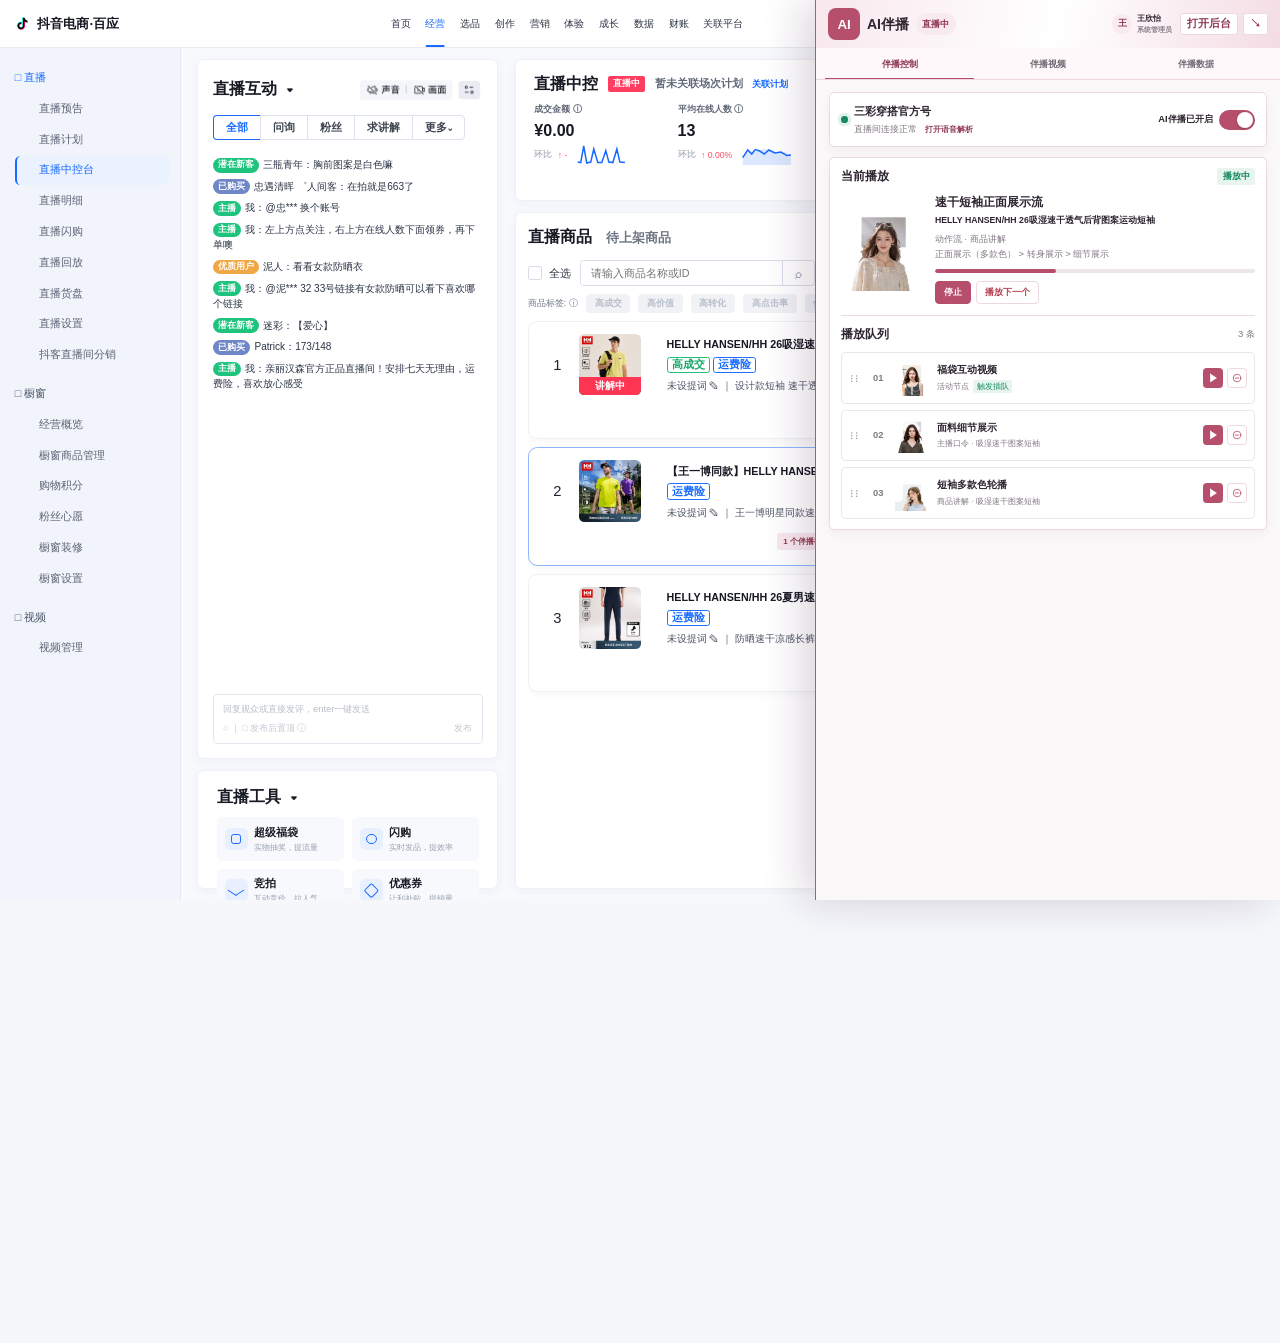
==== live-console/index.html @ 7ec0cd3a "Initial AI companion prototype" ====
<!doctype html>
<html lang="zh-CN">
<head>
  <meta charset="UTF-8" />
  <meta name="viewport" content="width=device-width, initial-scale=1.0" />
  <title>AI伴播直播中控台插件 Demo</title>
  <link rel="icon" href="data:," />
  <link rel="stylesheet" href="ai-banbo-plugin.css" />
  <style>
    :root {
      --demo-scale: .67;
      --blue: #1769ff;
      --blue-weak: #edf4ff;
      --pink: #9255DE;
      --pink-weak: #F3ECFF;
      --text: #171923;
      --muted: #7b8190;
      --line: #e8ebf1;
      --bg: #f5f7fb;
      --card: #fff;
      --green: #15b976;
      --orange: #ff8a1f;
      --red: #ef3f55;
      --shadow: 0 12px 32px rgba(20, 34, 66, .10);
    }

    * { box-sizing: border-box; }
    html {
      width: 100%;
      height: 100%;
      overflow: hidden;
    }

    body {
      margin: 0;
      width: calc(100vw / var(--demo-scale));
      height: calc(100vh / var(--demo-scale));
      background: var(--bg);
      color: var(--text);
      font-family: -apple-system, BlinkMacSystemFont, "Segoe UI", "PingFang SC",
        "Hiragino Sans GB", "Microsoft YaHei", Arial, sans-serif;
      letter-spacing: 0;
      overflow: hidden;
      zoom: var(--demo-scale);
    }

    button, input, select {
      font: inherit;
    }

    button {
      border: 0;
      cursor: pointer;
      background: transparent;
      color: inherit;
    }

    .app {
      width: calc(100vw / var(--demo-scale));
      height: calc(100vh / var(--demo-scale));
      display: grid;
      grid-template-rows: 72px 1fr;
      background: #f7f9fd;
    }

    .topbar {
      height: 72px;
      background: #fff;
      border-bottom: 1px solid var(--line);
      display: grid;
      grid-template-columns: 250px 1fr auto;
      align-items: center;
      padding: 0 28px;
      gap: 20px;
    }

    .brand {
      display: flex;
      align-items: center;
      gap: 10px;
      font-size: 20px;
      font-weight: 700;
      white-space: nowrap;
    }

    .douyin {
      width: 28px;
      height: 28px;
      object-fit: contain;
      display: block;
    }

    .topnav {
      display: flex;
      align-items: center;
      justify-content: center;
      gap: 32px;
      font-size: 15px;
      font-weight: 500;
      color: #2d3444;
    }

    .topnav span {
      position: relative;
      white-space: nowrap;
    }

    .topnav .active {
      color: var(--blue);
    }

    .topnav .active::after {
      content: "";
      position: absolute;
      left: 50%;
      bottom: -24px;
      width: 28px;
      height: 3px;
      border-radius: 999px;
      background: var(--blue);
      transform: translateX(-50%);
    }

    .top-actions {
      display: flex;
      align-items: center;
      gap: 18px;
      font-size: 14px;
      color: #303647;
    }

    .top-actions-img {
      width: 240px;
      height: auto;
      display: block;
    }

    .icon-wrap {
      position: relative;
      width: 28px;
      height: 28px;
      display: grid;
      place-items: center;
      font-size: 20px;
    }

    .badge {
      position: absolute;
      right: -6px;
      top: -8px;
      min-width: 18px;
      height: 18px;
      padding: 0 5px;
      border-radius: 999px;
      background: #f43f5e;
      color: #fff;
      display: grid;
      place-items: center;
      font-size: 12px;
      font-weight: 700;
    }

    .account {
      display: flex;
      align-items: center;
      gap: 10px;
      min-width: 210px;
    }

    .avatar {
      width: 34px;
      height: 34px;
      border-radius: 50%;
      background: #d61010;
      color: #fff;
      display: grid;
      place-items: center;
      font-weight: 800;
      font-size: 12px;
    }

    .account-name {
      max-width: 160px;
      overflow: hidden;
      text-overflow: ellipsis;
      white-space: nowrap;
      font-weight: 650;
    }

    .main {
      min-height: 0;
      display: grid;
      grid-template-columns: 248px 450px minmax(1100px, 1fr) 46px;
      gap: 24px;
      padding: 18px 20px 20px 28px;
      overflow: hidden;
    }

    .sidebar {
      background: #f1f5fb;
      border-right: 1px solid #e3e8f1;
      margin: -18px 0 -20px -28px;
      padding: 28px 16px 20px 28px;
      overflow: hidden;
      scrollbar-width: none;
    }

    .sidebar::-webkit-scrollbar {
      display: none;
    }

    .side-group {
      margin-bottom: 26px;
    }

    .side-title {
      color: var(--blue);
      font-weight: 400;
      margin: 6px 0 14px;
      display: flex;
      align-items: center;
      gap: 8px;
    }

    .side-item {
      height: 43px;
      display: flex;
      align-items: center;
      padding-left: 36px;
      color: #5b6272;
      border-radius: 8px;
      font-weight: 400;
      margin: 3px 0;
    }

    .side-item.active {
      color: var(--blue);
      background: #eaf2ff;
      border-left: 3px solid var(--blue);
      padding-left: 33px;
    }

    .interaction {
      display: grid;
      grid-template-rows: minmax(0, 1fr) 178px;
      gap: 16px;
      min-height: 0;
    }

    .panel {
      background: #fff;
      border: 1px solid #edf0f5;
      border-radius: 10px;
      box-shadow: 0 4px 18px rgba(30, 47, 80, .04);
    }

    .chat-card {
      display: grid;
      grid-template-rows: auto auto 1fr auto;
      min-height: 0;
      padding: 28px 28px 26px;
    }

    .section-title {
      font-size: 24px;
      font-weight: 800;
      display: flex;
      align-items: center;
      justify-content: space-between;
      margin: 0 0 18px;
    }

    .section-title > span {
      display: inline-flex;
      align-items: center;
    }

    .title-tools {
      display: flex;
      gap: 10px;
    }

    .title-tools-img {
      width: 186px;
      height: 40px;
      object-fit: contain;
      display: block;
    }

    .collapse-arrow {
      width: 24px;
      height: 17px;
      object-fit: contain;
      margin-left: 8px;
      vertical-align: 0;
    }

    .small-tool {
      height: 34px;
      min-width: 48px;
      border-radius: 6px;
      background: #f4f6fa;
      color: #4f5869;
      display: inline-flex;
      align-items: center;
      justify-content: center;
      gap: 4px;
      font-size: 13px;
      font-weight: 650;
      padding: 0 10px;
    }

    .tabs-mini {
      display: flex;
      align-items: center;
      margin-bottom: 16px;
    }

    .tabs-mini button {
      height: 38px;
      border: 1px solid #dce2ec;
      border-right: 0;
      padding: 0 18px;
      color: #3d4350;
      background: #fff;
      font-weight: 650;
    }

    .tabs-mini button:first-child { border-radius: 6px 0 0 6px; }
    .tabs-mini button:last-child {
      border-radius: 0 6px 6px 0;
      border-right: 1px solid #dce2ec;
    }

    .tabs-mini .selected {
      color: var(--blue);
      border-color: var(--blue);
      background: #fff;
      position: relative;
      z-index: 1;
    }

    .chat-list {
      min-height: 0;
      overflow: auto;
      padding-right: 4px;
    }

    .chat-line {
      margin: 9px 0;
      line-height: 1.55;
      font-size: 15px;
      color: #2c3446;
    }

    .tag {
      display: inline-flex;
      align-items: center;
      height: 22px;
      padding: 0 8px;
      border-radius: 999px;
      margin-right: 6px;
      color: #fff;
      font-size: 13px;
      font-weight: 700;
      vertical-align: 1px;
    }

    .tag.green { background: #1ec47d; }
    .tag.blue { background: #7087c7; }
    .tag.orange { background: #f0a845; }

    .comment-box {
      height: 74px;
      border: 1px solid #e2e6ef;
      border-radius: 7px;
      color: #b8bdc9;
      padding: 12px 14px;
      font-size: 14px;
      display: grid;
      grid-template-rows: 1fr auto;
    }

    .comment-actions {
      display: flex;
      justify-content: space-between;
      align-items: center;
      color: #c2c7d2;
      font-size: 13px;
    }

    .tools-card {
      padding: 24px 28px;
      min-height: 0;
    }

    .tool-grid {
      display: grid;
      grid-template-columns: 1fr 1fr;
      gap: 12px;
    }

    .tool-tile {
      background: #f7f9fc;
      border-radius: 8px;
      padding: 12px;
      min-height: 58px;
      display: grid;
      grid-template-columns: 34px 1fr;
      align-items: center;
      gap: 10px;
    }

    .tool-icon {
      width: 34px;
      height: 34px;
      border-radius: 8px;
      background: #e8f0ff;
      color: var(--blue);
      display: grid;
      place-items: center;
      font-size: 18px;
    }

    .geo-icon {
      width: 16px;
      height: 16px;
      display: inline-block;
      background: transparent;
      border: 2px solid currentColor;
    }

    .geo-icon.square {
      border-radius: 4px;
    }

    .geo-icon.circle {
      border-radius: 50%;
    }

    .geo-icon.triangle {
      width: 0;
      height: 0;
      background: transparent;
      border: 0;
      position: relative;
    }

    .geo-icon.triangle::before {
      content: "";
      position: absolute;
      inset: -8px;
      width: 14px;
      height: 14px;
      border-left: 2px solid currentColor;
      border-bottom: 2px solid currentColor;
      transform: rotate(-45deg) skew(12deg, 12deg);
    }

    .geo-icon.diamond {
      transform: rotate(45deg);
      border-radius: 3px;
    }

    .tool-name {
      font-weight: 760;
      margin-bottom: 3px;
    }

    .tool-desc {
      color: #9aa2b2;
      font-size: 12px;
      white-space: nowrap;
    }

    .content {
      display: grid;
      grid-template-rows: 212px minmax(0, 1fr);
      gap: 16px;
      min-width: 0;
      min-height: 0;
    }

    .metrics {
      padding: 20px 28px;
      overflow: hidden;
    }

    .control-head {
      display: flex;
      align-items: center;
      gap: 14px;
      margin-bottom: 14px;
    }

    .live-chip {
      background: #ff3d61;
      color: #fff;
      height: 24px;
      border-radius: 3px;
      padding: 0 8px;
      display: inline-flex;
      align-items: center;
      font-size: 13px;
      font-weight: 700;
    }

    .plan-link {
      color: var(--blue);
      font-size: 14px;
      font-weight: 650;
    }

    .refresh-tabs {
      margin-left: auto;
      display: flex;
      align-items: center;
      gap: 8px;
      color: #747c8d;
      font-size: 13px;
    }

    .refresh-tabs .pill {
      height: 30px;
      padding: 0 13px;
      border-radius: 999px;
      display: inline-flex;
      align-items: center;
      color: #596273;
      background: #f4f6fa;
      font-weight: 650;
    }

    .refresh-tabs .pill.active {
      color: var(--blue);
      background: #ecf4ff;
    }

    .outline-pill {
      height: 32px;
      padding: 0 14px;
      border: 1px solid #9ab9ff;
      color: var(--blue);
      border-radius: 999px;
      display: inline-flex;
      align-items: center;
      gap: 6px;
      background: #fff;
      font-weight: 650;
    }

    .metric-row {
      display: grid;
      grid-template-columns: repeat(5, minmax(120px, 1fr));
      gap: 28px;
    }

    .metric-card {
      min-width: 0;
    }

    .metric-label {
      color: #5e6676;
      font-size: 13px;
      font-weight: 650;
      display: flex;
      align-items: center;
      gap: 4px;
      margin-bottom: 7px;
    }

    .metric-value {
      font-size: 24px;
      font-weight: 850;
      margin-bottom: 7px;
    }

    .metric-foot {
      display: flex;
      align-items: center;
      gap: 8px;
      color: #8d95a4;
      font-size: 13px;
      min-height: 32px;
    }

    .trend {
      width: 86px;
      height: 30px;
      flex: 0 0 auto;
    }

    .products {
      padding: 24px 28px 0;
      overflow: hidden;
      display: grid;
      grid-template-rows: auto auto auto minmax(0, 1fr);
      min-height: 0;
    }

    .product-top {
      display: flex;
      align-items: center;
      gap: 22px;
      margin-bottom: 18px;
    }

    .product-top h2 {
      margin: 0;
      font-size: 24px;
      font-weight: 800;
    }

    .product-top .sub {
      color: #6d7483;
      font-size: 20px;
      font-weight: 700;
    }

    .product-actions {
      margin-left: auto;
      display: flex;
      align-items: center;
      gap: 18px;
      color: #2d3444;
      font-size: 14px;
      font-weight: 650;
      white-space: nowrap;
    }

    .add-product {
      height: 38px;
      border-radius: 5px;
      color: #fff;
      background: var(--blue);
      padding: 0 18px;
      font-size: 16px;
      font-weight: 750;
    }

    .filters {
      display: grid;
      grid-template-columns: auto 350px 150px 1fr auto;
      align-items: center;
      gap: 14px;
      margin-bottom: 12px;
      color: #2d3444;
    }

    .checkbox {
      width: 22px;
      height: 22px;
      border: 1px solid #d8dde8;
      border-radius: 3px;
      display: inline-block;
      vertical-align: -5px;
      margin-right: 10px;
      background: #fff;
    }

    .search {
      height: 38px;
      border: 1px solid #d8dde8;
      border-radius: 5px;
      display: grid;
      grid-template-columns: 1fr 48px;
      background: #fff;
      overflow: hidden;
    }

    .search input {
      border: 0;
      padding: 0 14px;
      outline: 0;
      color: #7f8795;
    }

    .search button {
      border-left: 1px solid #d8dde8;
      color: #7d8493;
      font-size: 19px;
    }

    .filter-btn {
      height: 38px;
      border: 1px solid #d8dde8;
      border-radius: 5px;
      background: #fff;
      display: inline-flex;
      align-items: center;
      justify-content: center;
      gap: 10px;
      font-weight: 650;
    }

    .diagnosis {
      margin-left: auto;
      color: #a7adba;
      font-size: 14px;
      white-space: nowrap;
    }

    .label-row {
      display: flex;
      align-items: center;
      gap: 12px;
      color: #727b8b;
      font-size: 14px;
      margin-bottom: 12px;
      min-width: 0;
    }

    .soft-label {
      height: 28px;
      padding: 0 13px;
      border-radius: 6px;
      background: #f0f2f6;
      color: #b8bfca;
      display: inline-flex;
      align-items: center;
      font-weight: 700;
    }

    .product-list {
      overflow: auto;
      padding-right: 12px;
      padding-bottom: 18px;
    }

    .product-row {
      position: relative;
      display: grid;
      grid-template-columns: 48px 140px minmax(420px, 1fr) 116px 130px 150px 136px;
      gap: 18px;
      align-items: center;
      min-height: 152px;
      border-radius: 14px;
      background: #fff;
      border: 1px solid #edf1f7;
      box-shadow: 0 4px 14px rgba(22, 34, 62, .035);
      padding: 18px 22px;
      margin-bottom: 12px;
    }

    .product-row.active {
      border-color: #8cb7ff;
      background: #fff;
    }

    .product-row.highlight::after {
      content: none;
    }

    .index-cell {
      font-size: 22px;
      color: #1f2530;
      text-align: center;
    }

    .product-info {
      display: grid;
      grid-template-columns: 1fr;
      gap: 8px;
      min-width: 0;
    }

    .thumb {
      width: 102px;
      height: 102px;
      border-radius: 8px;
      background:
        linear-gradient(135deg, rgba(255,255,255,.10), rgba(255,255,255,0)),
        linear-gradient(140deg, #c9d7e8, #8ba0b9);
      position: relative;
      overflow: hidden;
    }

    .thumb img {
      width: 100%;
      height: 100%;
      object-fit: cover;
      display: block;
    }

    .thumb.has-image::before,
    .thumb.has-image::after {
      content: none;
    }

    .thumb::before {
      content: "";
      position: absolute;
      left: 38px;
      top: 18px;
      width: 28px;
      height: 34px;
      border-radius: 14px 14px 9px 9px;
      background: #25344c;
    }

    .thumb::after {
      content: "";
      position: absolute;
      left: 28px;
      top: 48px;
      width: 48px;
      height: 66px;
      border-radius: 8px 8px 12px 12px;
      background: var(--jacket, #3768a5);
    }

    .thumb .status {
      position: absolute;
      left: 0;
      right: 0;
      bottom: 0;
      height: 28px;
      display: grid;
      place-items: center;
      color: #fff;
      background: #ff3653;
      font-size: 15px;
      font-weight: 800;
      z-index: 1;
    }

    .p-title {
      font-size: 18px;
      font-weight: 800;
      white-space: nowrap;
      overflow: hidden;
      text-overflow: ellipsis;
      max-width: 100%;
      margin-bottom: 7px;
    }

    .product-meta {
      min-width: 0;
    }

    .ship {
      display: inline-flex;
      height: 24px;
      padding: 0 6px;
      align-items: center;
      border-radius: 4px;
      border: 1px solid #1f70ff;
      color: #1769ff;
      font-weight: 700;
      margin-bottom: 9px;
    }

    .subtitle {
      color: #4d5565;
      white-space: nowrap;
      overflow: hidden;
      text-overflow: ellipsis;
      font-size: 15px;
    }

    .id-chip {
      display: inline-flex;
      height: 24px;
      width: 26px;
      justify-content: center;
      align-items: center;
      background: #f0f2f7;
      border-radius: 4px;
      color: #8b93a2;
      font-weight: 800;
      margin-left: 4px;
    }

    .price {
      font-size: 22px;
      font-weight: 850;
      margin-bottom: 7px;
    }

    .subvalue {
      color: #8b93a3;
      font-size: 15px;
      font-weight: 650;
    }

    .hot-data {
      display: none;
      position: absolute;
      right: 16px;
      top: 12px;
      color: var(--pink);
      font-weight: 700;
      font-size: 16px;
    }

    .row-buttons {
      grid-column: 3 / -1;
      justify-self: end;
      display: flex;
      justify-content: flex-end;
      align-items: center;
      gap: 10px;
      flex-wrap: wrap;
      max-width: 100%;
      padding-right: 0;
    }

    .row-btn {
      height: 38px;
      padding: 0 15px;
      border-radius: 5px;
      border: 1px solid #dbe1eb;
      background: #fff;
      color: #252b37;
      font-weight: 700;
      white-space: nowrap;
    }

    .row-btn.pink {
      background: #ffd8ea;
      border-color: #ffd8ea;
      color: var(--pink);
      min-width: 116px;
    }

    .start-explain {
      display: none;
    }

    .start-explain.show {
      display: inline-flex;
      align-items: center;
      gap: 8px;
      justify-content: center;
    }

    .sound-bars {
      width: 18px;
      height: 18px;
      display: inline-flex;
      align-items: center;
      justify-content: center;
      gap: 2px;
    }

    .sound-bars i {
      display: block;
      width: 2px;
      border-radius: 4px;
      background: currentColor;
    }

    .sound-bars i:nth-child(1) { height: 10px; }
    .sound-bars i:nth-child(2) { height: 15px; }
    .sound-bars i:nth-child(3) { height: 8px; }
    .sound-bars i:nth-child(4) { height: 13px; }

    .start-explain.is-speaking {
      background: var(--pink);
      border-color: var(--pink);
      color: #fff;
    }

    .right-float-column {
      display: flex;
      flex-direction: column;
      align-items: center;
      gap: 16px;
      width: 46px;
      min-width: 46px;
    }

    .side-rail {
      width: 46px;
      height: auto;
      display: block;
      object-fit: contain;
    }

    .assistant-float {
      position: static;
      width: 46px;
      height: 112px;
      border-radius: 23px;
      background: linear-gradient(180deg, #B783F2, #9255DE);
      color: #fff;
      box-shadow: 0 12px 30px rgba(146, 85, 222, .34);
      z-index: 20;
      display: grid;
      grid-template-rows: 40px 1fr;
      justify-items: center;
      align-items: center;
      padding: 7px 0 10px;
    }

    .assistant-float .orb {
      width: 32px;
      height: 32px;
      border-radius: 50%;
      background: rgba(255,255,255,.22);
      display: grid;
      place-items: center;
      font-weight: 900;
      font-size: 13px;
    }

    .assistant-float .vertical {
      writing-mode: horizontal-tb;
      letter-spacing: 0;
      font-weight: 700;
      font-size: 13px;
      line-height: 1.15;
      text-align: center;
    }

    .phone-preview {
      position: fixed;
      right: 84px;
      bottom: 28px;
      width: 186px;
      height: 330px;
      border-radius: 24px;
      border: 8px solid #1d2532;
      background: linear-gradient(180deg, #182234, #0d1320);
      box-shadow: 0 18px 46px rgba(20, 35, 70, .22);
      z-index: 15;
      overflow: hidden;
      display: none;
    }

    .phone-preview.visible {
      display: block;
    }

    .phone-live {
      height: 100%;
      background:
        linear-gradient(180deg, rgba(255,255,255,.04), rgba(255,255,255,0)),
        linear-gradient(135deg, #4d607b, #162337 55%, #0c111e);
      position: relative;
      color: #fff;
      padding: 12px;
    }

    .phone-host {
      position: absolute;
      left: 58px;
      top: 54px;
      width: 68px;
      height: 160px;
      border-radius: 34px 34px 18px 18px;
      background: #222f46;
    }

    .phone-host::before {
      content: "";
      position: absolute;
      top: -26px;
      left: 18px;
      width: 32px;
      height: 32px;
      border-radius: 50%;
      background: #e7c49b;
    }

    .phone-top {
      font-size: 12px;
      font-weight: 700;
      display: flex;
      justify-content: space-between;
      opacity: .9;
    }

    .phone-bubbles {
      position: absolute;
      left: 10px;
      bottom: 78px;
      right: 10px;
      display: grid;
      gap: 6px;
      font-size: 11px;
    }

    .phone-bubbles span {
      width: max-content;
      max-width: 150px;
      padding: 5px 8px;
      border-radius: 999px;
      background: rgba(255,255,255,.16);
      backdrop-filter: blur(8px);
    }

    .phone-link {
      position: absolute;
      left: 10px;
      right: 10px;
      bottom: 16px;
      min-height: 54px;
      background: #fff;
      color: #1a202c;
      border-radius: 12px;
      display: grid;
      grid-template-columns: 44px 1fr auto;
      gap: 8px;
      align-items: center;
      padding: 7px;
      transform: translateY(82px);
      opacity: 0;
      transition: .32s ease;
    }

    .phone-link.show {
      transform: translateY(0);
      opacity: 1;
    }

    .phone-thumb {
      width: 44px;
      height: 44px;
      border-radius: 8px;
      background: #dde6f2 url("assets/product-1.png") center / cover no-repeat;
    }

    .phone-link-title {
      font-size: 11px;
      font-weight: 800;
      line-height: 1.25;
      max-height: 28px;
      overflow: hidden;
    }

    .phone-link-price {
      color: #f33055;
      font-size: 12px;
      font-weight: 850;
    }

    .buy-btn {
      height: 28px;
      border-radius: 999px;
      background: #ff2f55;
      color: #fff;
      padding: 0 9px;
      font-size: 12px;
      font-weight: 800;
    }

    .assistant-board {
      position: fixed;
      right: 0;
      top: 0;
      width: calc(465px / var(--demo-scale));
      height: calc(100vh / var(--demo-scale));
      min-height: 0;
      border: 0;
      border-left: 2px solid var(--pink);
      border-radius: 0;
      background: #fff;
      box-shadow: -18px 0 60px rgba(49, 16, 49, .18);
      z-index: 50;
      overflow: hidden;
      transform: translateX(105%);
      transition: transform .28s ease;
      display: grid;
      grid-template-rows: 72px 1fr;
    }

    .assistant-board.open {
      transform: translateX(0);
    }

    .board-header {
      background:
        radial-gradient(circle at 84% 0, rgba(255,255,255,.78), rgba(255,255,255,0) 44%),
        linear-gradient(100deg, #efe5ff, #f8f4ff 46%, #eadcff);
      display: grid;
      grid-template-columns: 1fr auto;
      align-items: center;
      gap: 12px;
      padding: 0 18px;
    }

    .plugin-logo {
      display: flex;
      align-items: center;
      gap: 10px;
      font-size: 21px;
      font-weight: 850;
      white-space: nowrap;
      min-width: 0;
    }

    .plugin-mark {
      width: 48px;
      height: 48px;
      border-radius: 50%;
      background: linear-gradient(135deg, #9255DE, #B783F2);
      display: grid;
      place-items: center;
      color: #fff;
      font-weight: 900;
      font-size: 20px;
    }

    .store-name {
      min-width: 0;
      color: #7b7484;
      font-size: 18px;
      overflow: hidden;
      text-overflow: ellipsis;
      white-space: nowrap;
    }

    .header-actions {
      display: flex;
      align-items: center;
      justify-content: flex-end;
      gap: 8px;
      color: #5b5160;
      font-weight: 650;
      min-width: 0;
    }

    .version {
      height: 32px;
      border-radius: 999px;
      background: #efe5ff;
      color: var(--pink);
      padding: 0 10px;
      display: inline-flex;
      align-items: center;
      gap: 6px;
      font-size: 14px;
      font-weight: 760;
      white-space: nowrap;
    }

    .version-update {
      color: var(--orange);
    }

    .user-chip {
      color: var(--pink);
      font-weight: 800;
      white-space: nowrap;
    }

    .header-btn {
      height: 32px;
      border-radius: 4px;
      background: #eadcff;
      padding: 0 9px;
      font-weight: 700;
      color: #4d3d4d;
      white-space: nowrap;
    }

    .board-body {
      display: grid;
      grid-template-rows: 42px 1fr;
      min-height: 0;
      background: #fff;
    }

    .board-tabs {
      display: flex;
      align-items: end;
      gap: 1px;
      padding: 0 12px;
      background: #f8f4ff;
      border-bottom: 1px solid #e4d7f7;
      overflow: hidden;
    }

    .board-tab {
      height: 38px;
      padding: 0 10px;
      min-width: 0;
      flex: 1 1 0;
      border-radius: 6px 6px 0 0;
      background: #efe6ff;
      color: #222733;
      font-size: 14px;
      font-weight: 760;
      white-space: nowrap;
    }

    .board-tab.active {
      color: var(--pink);
      background: #fff;
      box-shadow: 0 -3px 0 var(--pink) inset;
    }

    .tab-content {
      display: none;
      overflow: auto;
      padding: 22px 26px 26px;
      background: #fff;
    }

    .tab-content.active {
      display: block;
    }

    .board-section-title {
      margin: 0 0 22px;
      font-size: 24px;
      font-weight: 850;
      display: flex;
      align-items: center;
      gap: 8px;
    }

    .config-card {
      border-radius: 14px;
      background: #fff;
      border: 1px solid #f0edf1;
      box-shadow: 0 8px 22px rgba(27, 38, 66, .06);
      padding: 24px;
      margin-bottom: 18px;
    }

    .setting-row {
      display: flex;
      align-items: center;
      gap: 12px;
      margin: 12px 0;
      flex-wrap: wrap;
      color: #252b37;
      font-size: 18px;
      font-weight: 650;
    }

    .setting-row.compact {
      gap: 10px;
      font-size: 16px;
      font-weight: 400;
    }

    .setting-row.compact > span:first-child {
      font-size: 18px;
      font-weight: 650;
    }

    .setting-row.compact .freq-label,
    .setting-row.compact .unit-label {
      font-size: 16px;
      font-weight: 400;
      color: #252b37;
    }

    .muted {
      color: #a2a8b4;
      font-size: 15px;
      font-weight: 500;
    }

    .muted .pink-link {
      font-size: 15px;
      vertical-align: baseline;
    }

    .switch {
      width: 54px;
      height: 30px;
      border-radius: 999px;
      background: #d5d7de;
      position: relative;
      flex: 0 0 auto;
    }

    .switch::after {
      content: "";
      position: absolute;
      top: 3px;
      left: 3px;
      width: 24px;
      height: 24px;
      border-radius: 50%;
      background: #fff;
      box-shadow: 0 2px 5px rgba(0,0,0,.18);
      transition: left .2s ease;
    }

    .switch.on {
      background: var(--pink);
    }

    .switch.on::after {
      left: 27px;
    }

    .number-input {
      width: 86px;
      height: 44px;
      border: 1px solid #dce1ea;
      border-radius: 6px;
      padding: 0 16px;
      font-size: 18px;
      outline: 0;
      background: #fff;
    }

    .number-input:disabled {
      color: #7c8492;
      background: #f4f5f8;
      cursor: not-allowed;
    }

    .pink-link {
      color: var(--pink);
      font-weight: 800;
    }

    .grid-2 {
      display: grid;
      grid-template-columns: 1fr 1fr;
      gap: 16px;
    }

    .grid-3 {
      display: grid;
      grid-template-columns: repeat(3, 1fr);
      gap: 14px;
    }

    .status-card {
      background: #f8f9fc;
      border-radius: 12px;
      padding: 16px;
      border: 1px solid #eef1f6;
    }

    .status-label {
      color: #7a8292;
      font-size: 14px;
      margin-bottom: 8px;
    }

    .status-value {
      font-size: 24px;
      font-weight: 850;
    }

    .alert-list {
      display: grid;
      gap: 12px;
    }

    .strategy-panel {
      display: grid;
      gap: 18px;
    }

    .external-board-bar {
      min-height: 42px;
      border: 1px solid #eadff8;
      border-radius: 10px;
      background: #fbf8ff;
      display: flex;
      align-items: center;
      justify-content: space-between;
      gap: 12px;
      padding: 8px 12px;
    }

    .external-board-label {
      color: #656d7d;
      font-size: 14px;
      font-weight: 750;
    }

    .external-board-links {
      display: flex;
      align-items: center;
      gap: 8px;
      flex-wrap: wrap;
    }

    .external-board-link {
      height: 30px;
      border-radius: 7px;
      border: 1px solid rgba(146, 85, 222, .32);
      background: #fff;
      color: var(--pink);
      display: inline-flex;
      align-items: center;
      gap: 6px;
      padding: 0 10px;
      font-size: 14px;
      font-weight: 850;
      text-decoration: none;
      white-space: nowrap;
    }

    .external-board-icon {
      font-size: 14px;
      line-height: 1;
    }

    .strategy-categories {
      display: grid;
      grid-template-columns: repeat(3, 1fr);
      gap: 8px;
      margin-bottom: 14px;
      padding: 4px;
      border-radius: 10px;
      background: #f6f7fb;
      border: 1px solid #eceff5;
    }

    .strategy-category {
      height: 38px;
      border-radius: 7px;
      color: #667085;
      font-weight: 800;
      background: transparent;
    }

    .strategy-category.active {
      color: var(--pink);
      background: #fff;
      box-shadow: 0 2px 8px rgba(33, 40, 55, .08);
    }

    .strategy-fields {
      display: flex;
      gap: 8px;
      flex-wrap: wrap;
      margin: 0;
    }

    .metric-chip {
      height: 30px;
      padding: 0 10px;
      gap: 6px;
      border-radius: 999px;
      border: 1px solid #e4e8f0;
      background: #fff;
      color: #667085;
      font-weight: 700;
      font-size: 13px;
      display: inline-flex;
      align-items: center;
    }

    .metric-chip.active {
      color: var(--pink);
      border-color: #c7a5ef;
      background: var(--pink-weak);
    }

    .metric-dot {
      width: 8px;
      height: 8px;
      border-radius: 50%;
      display: inline-block;
      flex: 0 0 auto;
    }

    .strategy-chart {
      height: 250px;
      border-radius: 12px;
      background: linear-gradient(135deg, #252d44, #343a56);
      position: relative;
      overflow: hidden;
      padding: 18px;
      color: #aeb8d0;
    }

    .chart-title {
      position: absolute;
      left: 18px;
      top: 14px;
      font-size: 13px;
      font-weight: 800;
      color: #aeb8d0;
      z-index: 1;
    }

    .chart-title.right {
      left: auto;
      right: 18px;
    }

    .strategy-chart svg {
      width: 100%;
      height: 100%;
      display: block;
    }

    .chart-controls {
      display: flex;
      align-items: center;
      justify-content: flex-start;
      gap: 12px;
      margin-top: 12px;
      flex-wrap: wrap;
    }

    .alert-card {
      border: 1px solid #eef0f5;
      border-left: 5px solid var(--orange);
      border-radius: 12px;
      padding: 16px 18px;
      background: #fff;
    }

    .alert-card.high {
      border-left-color: var(--red);
      background: #fffafa;
    }

    .alert-card.blue {
      border-left-color: var(--blue);
    }

    .alert-head {
      display: flex;
      justify-content: space-between;
      align-items: center;
      margin-bottom: 8px;
      font-weight: 850;
      font-size: 17px;
    }

    .level {
      height: 24px;
      padding: 0 8px;
      border-radius: 999px;
      background: #fff0e3;
      color: #dd6b00;
      display: inline-flex;
      align-items: center;
      font-size: 13px;
      font-weight: 800;
    }

    .level.high {
      background: #ffe7ea;
      color: #e11d48;
    }

    .alert-text {
      color: #5d6574;
      line-height: 1.58;
      margin-bottom: 12px;
    }

    .strategy-notices {
      display: grid;
      gap: 10px;
    }

    .strategy-notice {
      border: 1px solid #eef0f5;
      border-radius: 12px;
      background: #fff;
      padding: 14px 16px;
    }

    .notice-head {
      display: grid;
      grid-template-columns: auto 1fr auto;
      align-items: center;
      gap: 10px;
      margin-bottom: 8px;
    }

    .notice-time {
      color: #8b93a3;
      font-size: 13px;
      font-weight: 800;
      justify-self: end;
    }

    .notice-title {
      font-weight: 850;
      color: #202631;
    }

    .notice-tag {
      width: 9px;
      height: 9px;
      border-radius: 50%;
      display: inline-flex;
      align-items: center;
      flex: 0 0 auto;
      font-size: 0;
      line-height: 0;
      color: transparent;
    }

    .notice-tag.red { background: var(--red); }
    .notice-tag.orange { background: var(--orange); }
    .notice-tag.blue { background: var(--orange); }
    .notice-tag.green { background: var(--green); }

    .notice-body {
      color: #5d6574;
      line-height: 1.58;
      font-size: 14px;
      white-space: normal;
    }

    .strategy-popup-stack {
      position: fixed;
      right: calc(16px / var(--demo-scale));
      top: calc(16px / var(--demo-scale));
      width: calc(240px / var(--demo-scale));
      max-height: calc(100vh / var(--demo-scale) - 32px);
      display: grid;
      gap: 12px;
      overflow-y: auto;
      padding: 0 10px 10px 0;
      z-index: 44;
      pointer-events: none;
      opacity: 1;
      transform: translateX(0);
      transition: opacity .22s ease, transform .22s ease;
    }

    .strategy-popup-stack.is-hidden {
      opacity: 0;
      transform: translateX(18px);
      pointer-events: none;
    }

    .strategy-popup-stack::-webkit-scrollbar {
      width: 6px;
    }

    .strategy-popup-stack::-webkit-scrollbar-thumb {
      border-radius: 999px;
      background: rgba(139, 147, 163, .38);
    }

    .strategy-popup {
      position: relative;
      border: 1px solid #eadff8;
      border-radius: 12px;
      background: #fbf8ff;
      box-shadow: 0 14px 34px rgba(22, 29, 49, .16);
      padding: 16px 42px 16px 16px;
      pointer-events: auto;
    }

    .strategy-popup .notice-head {
      grid-template-columns: auto 1fr auto;
      margin-bottom: 8px;
    }

    .strategy-popup .notice-title {
      font-size: 16px;
      line-height: 1.35;
    }

    .strategy-popup .notice-time {
      font-size: 14px;
    }

    .strategy-popup-dot {
      width: 9px;
      height: 9px;
      border-radius: 50%;
      display: inline-block;
      box-shadow: 0 0 0 3px #fff;
    }

    .strategy-popup-dot.red { background: var(--red); }
    .strategy-popup-dot.orange { background: var(--orange); }
    .strategy-popup-dot.blue { background: var(--orange); }
    .strategy-popup-dot.green { background: var(--green); }

    .strategy-popup .notice-body {
      font-size: 15px;
      line-height: 1.62;
      color: #50586a;
    }

    .strategy-popup-close {
      position: absolute;
      right: 12px;
      top: 12px;
      width: 24px;
      height: 24px;
      border-radius: 6px;
      color: #747b8d;
      display: grid;
      place-items: center;
      font-size: 18px;
      line-height: 1;
    }

    .strategy-popup-close:hover {
      background: #f4f1fb;
      color: var(--pink);
    }

    .voice-parser-window {
      position: fixed;
      right: calc(16px / var(--demo-scale));
      top: calc(16px / var(--demo-scale));
      width: calc(240px / var(--demo-scale));
      height: calc(430px / var(--demo-scale));
      min-width: calc(240px / var(--demo-scale));
      min-height: calc(260px / var(--demo-scale));
      max-width: calc(720px / var(--demo-scale));
      max-height: calc(90vh / var(--demo-scale));
      border: 1px solid rgba(255, 255, 255, .16);
      border-radius: 12px;
      background: rgba(22, 24, 31, .68);
      color: #edf0f7;
      box-shadow: 0 22px 54px rgba(0, 0, 0, .26);
      backdrop-filter: blur(12px);
      overflow: auto;
      resize: both;
      z-index: 70;
      display: none;
    }

    .voice-parser-window.open {
      display: grid;
      grid-template-rows: auto 1fr;
    }

    .voice-parser-window.collapsed {
      height: auto !important;
      min-height: 0;
      resize: none;
      overflow: hidden;
    }

    .voice-parser-window.collapsed .voice-parser-body {
      display: none;
    }

    .voice-parser-head {
      min-height: 44px;
      padding: 10px 12px;
      display: flex;
      align-items: center;
      justify-content: space-between;
      gap: 10px;
      cursor: move;
      user-select: none;
      border-bottom: 1px solid rgba(255, 255, 255, .12);
      background: rgba(0, 0, 0, .22);
    }

    .voice-parser-title {
      display: flex;
      align-items: center;
      gap: 8px;
      min-width: 0;
      font-size: 16px;
      font-weight: 850;
    }

    .voice-parser-actions {
      display: flex;
      align-items: center;
      gap: 4px;
      flex: 0 0 auto;
    }

    .voice-live-dot {
      width: 8px;
      height: 8px;
      border-radius: 50%;
      background: #24d681;
      box-shadow: 0 0 0 4px rgba(36, 214, 129, .14);
      flex: 0 0 auto;
    }

    .voice-parser-toggle,
    .voice-parser-close {
      width: 26px;
      height: 26px;
      border-radius: 6px;
      display: grid;
      place-items: center;
      color: rgba(255, 255, 255, .76);
      font-size: 20px;
      line-height: 1;
      flex: 0 0 auto;
    }

    .voice-parser-toggle:hover,
    .voice-parser-close:hover {
      background: rgba(255, 255, 255, .12);
      color: #fff;
    }

    .voice-parser-window::-webkit-scrollbar,
    .voice-parser-body::-webkit-scrollbar {
      width: 4px;
      height: 4px;
    }

    .voice-parser-window::-webkit-scrollbar-thumb,
    .voice-parser-body::-webkit-scrollbar-thumb {
      border-radius: 999px;
      background: rgba(255, 255, 255, .22);
    }

    .voice-parser-body {
      min-height: 0;
      padding: 10px;
      display: grid;
      gap: 8px;
      align-content: start;
      overflow: auto;
    }

    .voice-parser-status {
      display: flex;
      gap: 8px;
      flex-wrap: wrap;
      margin-bottom: 2px;
    }

    .voice-parser-pill {
      height: 24px;
      border-radius: 999px;
      padding: 0 9px;
      display: inline-flex;
      align-items: center;
      background: rgba(146, 85, 222, .22);
      color: #dac4ff;
      font-size: 12px;
      font-weight: 800;
    }

    .voice-line {
      padding: 8px 9px;
      border-radius: 9px;
      background: rgba(255, 255, 255, .08);
      border: 1px solid rgba(255, 255, 255, .08);
      color: rgba(255, 255, 255, .94);
      font-size: 15px;
      line-height: 1.48;
      font-weight: 650;
    }

    .voice-line.ai {
      background: rgba(146, 85, 222, .20);
      border-color: rgba(218, 196, 255, .18);
    }

    .voice-meta {
      display: inline;
      color: rgba(237, 240, 247, .68);
      font-size: 13px;
      font-weight: 750;
      margin-right: 6px;
    }

    .voice-meta span:first-child {
      margin-right: 6px;
    }

    .voice-role {
      color: #8fb7ff;
      font-weight: 850;
    }

    .voice-line.ai .voice-role {
      color: #dac4ff;
    }

    .voice-role::after {
      content: "：";
    }

    .voice-text {
      display: inline;
    }

    .action-row {
      display: flex;
      gap: 10px;
      flex-wrap: wrap;
    }

    .primary-btn, .ghost-btn {
      height: 36px;
      border-radius: 6px;
      padding: 0 14px;
      font-weight: 800;
      display: inline-flex;
      align-items: center;
      justify-content: center;
      gap: 6px;
    }

    .primary-btn {
      color: #fff;
      background: var(--pink);
    }

    .ghost-btn {
      color: var(--pink);
      background: var(--pink-weak);
    }

    .product-mini {
      display: grid;
      grid-template-columns: 62px 1fr auto;
      gap: 12px;
      align-items: center;
      border-radius: 12px;
      background: #f8f9fc;
      padding: 12px;
      margin-top: 16px;
    }

    .product-mini .mini-img {
      width: 62px;
      height: 62px;
      border-radius: 8px;
      background: linear-gradient(135deg, #d6e1ef, #8ca2c0);
    }

    .mini-title {
      font-weight: 850;
      margin-bottom: 6px;
    }

    .mini-sub {
      color: #7b8494;
      font-size: 14px;
    }

    .template-list {
      display: grid;
      gap: 10px;
    }

    .template-item {
      display: grid;
      grid-template-columns: 120px 1fr auto;
      align-items: center;
      gap: 12px;
      padding: 13px 14px;
      border-radius: 10px;
      background: #f8f9fc;
      color: #3f4757;
    }

    .template-key {
      font-weight: 850;
      color: #202631;
    }

    .voice-options {
      display: flex;
      flex-wrap: wrap;
      gap: 10px;
      margin-top: 12px;
    }

    .voice-pill,
    .category-chip {
      height: 36px;
      border-radius: 999px;
      border: 1px solid #e4e8f0;
      background: #fff;
      padding: 0 14px;
      display: inline-flex;
      align-items: center;
      gap: 8px;
      color: #3a4252;
      font-weight: 700;
    }

    .voice-pill.active,
    .category-chip.active {
      color: var(--pink);
      border-color: #c7a5ef;
      background: var(--pink-weak);
    }

    .speed-row {
      display: grid;
      grid-template-columns: auto 1fr auto;
      align-items: center;
      gap: 14px;
      margin-top: 18px;
    }

    .setting-label {
      font-size: 18px;
      font-weight: 650;
      color: #252b37;
    }

    .speed-slider {
      width: 100%;
      accent-color: var(--pink);
    }

    .speed-control {
      display: grid;
      gap: 7px;
    }

    .speed-ticks {
      display: grid;
      grid-template-columns: repeat(4, 1fr);
      color: #9aa2b2;
      font-size: 12px;
      padding: 0 2px;
    }

    .speed-ticks span:nth-child(2),
    .speed-ticks span:nth-child(3) {
      text-align: center;
    }

    .speed-ticks span:last-child {
      text-align: right;
    }

    .talk-toolbar {
      display: flex;
      align-items: center;
      justify-content: space-between;
      gap: 12px;
      margin-bottom: 14px;
      flex-wrap: wrap;
    }

    .category-row {
      display: flex;
      gap: 10px;
      flex-wrap: wrap;
    }

    .talk-list {
      display: grid;
      gap: 12px;
    }

    .outline-pink-btn {
      height: 36px;
      border-radius: 6px;
      padding: 0 14px;
      font-weight: 800;
      display: inline-flex;
      align-items: center;
      justify-content: center;
      color: var(--pink);
      background: #fff;
      border: 1px solid var(--pink);
    }

    .talk-item {
      border: 1px solid #eef0f5;
      border-radius: 12px;
      background: #fff;
      padding: 14px 16px;
      display: grid;
      grid-template-columns: 1fr auto;
      gap: 12px;
      align-items: center;
    }

    .talk-title {
      font-weight: 850;
      color: #202631;
      margin-bottom: 6px;
    }

    .talk-meta {
      color: #7d8493;
      font-size: 14px;
      line-height: 1.55;
    }

    .comment-group-card {
      border-radius: 14px;
      background: #fff;
      border: 1px solid #f0edf1;
      box-shadow: 0 8px 22px rgba(27, 38, 66, .06);
      padding: 22px 24px;
      margin-bottom: 18px;
    }

    .comment-group-head {
      display: grid;
      grid-template-columns: auto 1fr auto auto;
      align-items: center;
      gap: 12px;
      margin-bottom: 18px;
    }

    .comment-group-title {
      font-size: 20px;
      font-weight: 850;
      white-space: nowrap;
    }

    .select-like {
      height: 44px;
      border: 1px solid #dce1ea;
      border-radius: 6px;
      min-width: 230px;
      padding: 0 16px;
      display: flex;
      align-items: center;
      justify-content: space-between;
      color: #252b37;
      background: #fff;
    }

    .comment-actions-inline {
      display: flex;
      align-items: center;
      gap: 14px;
      color: var(--pink);
      font-weight: 800;
      white-space: nowrap;
    }

    .comment-lines {
      background: #fafafa;
      border-radius: 8px;
      padding: 14px 18px;
      color: #7d7f87;
      line-height: 1.8;
      font-size: 16px;
    }

    .comment-lines div {
      display: grid;
      grid-template-columns: 34px 1fr;
      gap: 10px;
    }

    .board-modal-mask {
      position: fixed;
      inset: 0;
      background: rgba(16, 24, 40, .18);
      z-index: 70;
      display: none;
    }

    .board-modal-mask.open {
      display: block;
    }

    .board-modal {
      position: fixed;
      left: 50%;
      top: 50%;
      width: 720px;
      max-width: calc(100vw - 80px);
      border-radius: 6px;
      background: #fff;
      box-shadow: 0 22px 70px rgba(20, 28, 45, .22);
      z-index: 71;
      transform: translate(-50%, -50%);
      display: none;
      overflow: hidden;
    }

    .board-modal.open {
      display: block;
    }

    .modal-head {
      height: 76px;
      display: flex;
      align-items: center;
      justify-content: space-between;
      padding: 0 30px;
      border-bottom: 1px solid #eef0f5;
      font-size: 24px;
      font-weight: 850;
    }

    .modal-body {
      padding: 28px 30px;
    }

    .modal-form-row {
      display: grid;
      grid-template-columns: 130px 1fr 130px 1fr;
      gap: 14px;
      align-items: center;
      margin-bottom: 22px;
      font-size: 18px;
    }

    .modal-form-row.two {
      grid-template-columns: 130px 1fr;
    }

    .required {
      color: #ff2c55;
      margin-right: 4px;
    }

    .modal-input {
      height: 44px;
      border: 1px solid #dce1ea;
      border-radius: 6px;
      padding: 0 16px;
      font-size: 17px;
      outline: 0;
    }

    .modal-input.focus {
      border-color: var(--pink);
      box-shadow: 0 0 0 2px rgba(146, 85, 222, .14);
    }

    .comment-edit-list {
      display: grid;
      gap: 10px;
      margin: 12px 0 22px;
    }

    .comment-edit-row {
      display: grid;
      grid-template-columns: 40px 1fr 62px;
      gap: 8px;
      align-items: center;
      background: #fafafa;
      padding: 8px;
    }

    .recommend-box {
      background: #fafafa;
      border-radius: 12px;
      padding: 16px 20px;
    }

    .recommend-tabs {
      display: flex;
      align-items: center;
      gap: 22px;
      margin-bottom: 14px;
      font-weight: 800;
    }

    .recommend-tabs .active {
      color: var(--pink);
    }

    .recommend-item {
      display: grid;
      grid-template-columns: 1fr auto;
      align-items: center;
      gap: 12px;
      margin-top: 9px;
    }

    .recommend-text {
      background: #f2f2f2;
      padding: 10px 14px;
      color: #666b75;
    }

    .modal-foot {
      display: flex;
      justify-content: flex-end;
      gap: 16px;
      padding: 20px 30px;
      border-top: 1px solid #eef0f5;
    }

    .record-list {
      display: grid;
      gap: 10px;
    }

    .record {
      display: grid;
      grid-template-columns: 86px 1fr;
      gap: 12px;
      padding: 10px 0;
      border-bottom: 1px dashed #edf0f5;
      color: #50596b;
    }

    .record-time {
      color: #8f97a7;
      font-weight: 700;
    }

    .risk-table {
      width: 100%;
      border-collapse: collapse;
      font-size: 14px;
      overflow: hidden;
      border-radius: 12px;
    }

    .risk-table th,
    .risk-table td {
      text-align: left;
      padding: 13px 12px;
      border-bottom: 1px solid #eef1f6;
      vertical-align: top;
    }

    .risk-table th {
      background: #f8f9fc;
      color: #697386;
      font-weight: 800;
    }

    .risk-word {
      color: var(--red);
      font-weight: 850;
    }

    .toast {
      position: absolute;
      left: 50%;
      top: 50%;
      transform: translateX(-50%) translateY(-12px);
      opacity: 0;
      background: #1f2937;
      color: #fff;
      border-radius: 999px;
      padding: 12px 20px;
      box-shadow: var(--shadow);
      z-index: 100;
      transition: .22s ease;
      font-weight: 700;
    }

    .toast.show {
      opacity: 1;
      transform: translateX(-50%) translateY(0);
    }


    @media (max-width: 1500px) {
      body { overflow: hidden; }
      .app {
        width: calc(100vw / var(--demo-scale));
        height: calc(100vh / var(--demo-scale));
        min-height: 0;
      }
      .topbar {
        grid-template-columns: 250px 1fr auto;
        padding: 0 18px;
      }
      .topnav { gap: 22px; }
      .main {
        grid-template-columns: 248px 450px minmax(1100px, 1fr) 46px;
        gap: 24px;
        padding: 16px 14px 16px 22px;
      }
      .sidebar {
        margin: -16px 0 -16px -22px;
        padding-left: 22px;
      }
      .chat-card { padding: 24px 22px 22px; }
      .products { padding: 22px 18px 0; }
      .assistant-board { width: calc(465px / var(--demo-scale)); }
      .product-row {
        grid-template-columns: 42px 118px minmax(320px, 1fr) 100px 112px 120px 110px;
        gap: 12px;
      }
      .thumb {
        width: 92px;
        height: 92px;
      }
      .p-title {
        font-size: 16px;
      }
      .price {
        font-size: 18px;
      }
      .row-btn {
        height: 34px;
        padding: 0 11px;
      }
      .row-buttons {
        gap: 8px;
      }
      .row-btn.pink {
        min-width: 98px;
      }
      .start-explain.show {
        min-width: 112px;
      }
      .hot-data {
        font-size: 14px;
      }
    }
  </style>
</head>
<body>
  <div class="app">
    <header class="topbar">
      <div class="brand">
        <img class="douyin" src="assets/douyin-baiying-logo.png" alt="抖音电商·百应">
        <span>抖音电商·百应</span>
      </div>
      <nav class="topnav">
        <span>首页</span>
        <span class="active">经营</span>
        <span>选品</span>
        <span>创作</span>
        <span>营销</span>
        <span>体验</span>
        <span>成长</span>
        <span>数据</span>
        <span>财账</span>
        <span>关联平台</span>
      </nav>
      <div class="top-actions">
        <img class="top-actions-img" src="assets/top-actions.png" alt="通知消息设置">
        <div class="account">
          <span class="avatar">HH</span>
          <span class="account-name">HELLY HANSEN户外...</span>
          <span>⌄</span>
        </div>
      </div>
    </header>

    <main class="main">
      <aside class="sidebar">
        <div class="side-group">
          <div class="side-title">□ 直播</div>
          <div class="side-item">直播预告</div>
          <div class="side-item">直播计划</div>
          <div class="side-item active">直播中控台</div>
          <div class="side-item">直播明细</div>
          <div class="side-item">直播闪购</div>
          <div class="side-item">直播回放</div>
          <div class="side-item">直播货盘</div>
          <div class="side-item">直播设置</div>
          <div class="side-item">抖客直播间分销</div>
        </div>
        <div class="side-group">
          <div class="side-title" style="color:#4a5568">□ 橱窗</div>
          <div class="side-item">经营概览</div>
          <div class="side-item">橱窗商品管理</div>
          <div class="side-item">购物积分</div>
          <div class="side-item">粉丝心愿</div>
          <div class="side-item">橱窗装修</div>
          <div class="side-item">橱窗设置</div>
        </div>
        <div class="side-group">
          <div class="side-title" style="color:#4a5568">□ 视频</div>
          <div class="side-item">视频管理</div>
        </div>
      </aside>

      <section class="interaction">
        <div class="panel chat-card">
          <h1 class="section-title">
            <span>直播互动<img class="collapse-arrow" src="assets/collapse-arrow.png" alt=""></span>
            <img class="title-tools-img" src="assets/live-panel-buttons.png" alt="声音画面设置">
          </h1>
          <div class="tabs-mini">
            <button class="selected">全部</button>
            <button>问询</button>
            <button>粉丝</button>
            <button>求讲解</button>
            <button>更多⌄</button>
          </div>
          <div class="chat-list">
            <div class="chat-line"><span class="tag green">潜在新客</span>三瓶青年：胸前图案是白色嘛</div>
            <div class="chat-line"><span class="tag blue">已购买</span>忠遇清晖 ゜人间客：在拍就是663了</div>
            <div class="chat-line"><span class="tag green">主播</span>我：@忠*** 换个账号</div>
            <div class="chat-line"><span class="tag green">主播</span>我：左上方点关注，右上方在线人数下面领券，再下单噢</div>
            <div class="chat-line"><span class="tag orange">优质用户</span>泥人：看看女款防晒衣</div>
            <div class="chat-line"><span class="tag green">主播</span>我：@泥*** 32 33号链接有女款防晒可以看下喜欢哪个链接</div>
            <div class="chat-line"><span class="tag green">潜在新客</span>迷彩：【爱心】</div>
            <div class="chat-line"><span class="tag blue">已购买</span>Patrick：173/148</div>
            <div class="chat-line"><span class="tag green">主播</span>我：亲丽汉森官方正品直播间！安排七天无理由，运费险，喜欢放心感受</div>
          </div>
          <div class="comment-box">
            <div>回复观众或直接发评，enter一键发送</div>
            <div class="comment-actions">
              <span>○ ｜ □ 发布后置顶 ⓘ</span>
              <span>发布</span>
            </div>
          </div>
        </div>

        <div class="panel tools-card">
          <h2 class="section-title" style="margin-bottom:14px">
            <span>直播工具<img class="collapse-arrow" src="assets/collapse-arrow.png" alt=""></span>
          </h2>
          <div class="tool-grid">
            <div class="tool-tile">
              <span class="tool-icon"><span class="geo-icon square"></span></span>
              <div><div class="tool-name">超级福袋</div><div class="tool-desc">实物抽奖，提流量</div></div>
            </div>
            <div class="tool-tile">
              <span class="tool-icon"><span class="geo-icon circle"></span></span>
              <div><div class="tool-name">闪购</div><div class="tool-desc">实时发品，提效率</div></div>
            </div>
            <div class="tool-tile">
              <span class="tool-icon"><span class="geo-icon triangle"></span></span>
              <div><div class="tool-name">竞拍</div><div class="tool-desc">互动竞价，拉人气</div></div>
            </div>
            <div class="tool-tile">
              <span class="tool-icon"><span class="geo-icon diamond"></span></span>
              <div><div class="tool-name">优惠券</div><div class="tool-desc">让利补贴，提销量</div></div>
            </div>
          </div>
        </div>
      </section>

      <section class="content">
        <div class="panel metrics">
          <div class="control-head">
            <h2 style="margin:0;font-size:24px;font-weight:800">直播中控</h2>
            <span class="live-chip">直播中</span>
            <span style="color:#616979;font-weight:650">暂未关联场次计划</span>
            <span class="plan-link">关联计划</span>
            <div class="refresh-tabs">
              <span>11:39更新</span>
              <span class="pill active">每1分钟</span>
              <span class="pill">每5分钟</span>
              <span class="pill">累计</span>
              <span class="outline-pill">□ 直播大屏</span>
              <span class="outline-pill">□ 主播大屏</span>
              <span class="pill">···</span>
            </div>
          </div>
          <div class="metric-row">
            <div class="metric-card">
              <div class="metric-label">成交金额 ⓘ</div>
              <div class="metric-value">¥0.00</div>
              <div class="metric-foot">环比 <span style="color:#ff4d62">↑ -</span><svg class="trend" viewBox="0 0 96 40"><polyline points="0,34 6,35 12,2 18,36 26,34 32,8 40,35 48,35 56,11 62,34 70,35 78,8 84,34 94,35" fill="none" stroke="#1769ff" stroke-width="3"/></svg></div>
            </div>
            <div class="metric-card">
              <div class="metric-label">平均在线人数 ⓘ</div>
              <div class="metric-value">13</div>
              <div class="metric-foot">环比 <span style="color:#ff4d62">↑ 0.00%</span><svg class="trend" viewBox="0 0 96 40"><path d="M0 25 C 14 4, 22 18, 35 10 S 62 18, 74 14 90 21, 96 20 L96 40 L0 40 Z" fill="#dbe8ff"/><polyline points="0,25 10,10 18,18 25,9 34,12 43,18 52,10 64,16 76,14 88,21 96,20" fill="none" stroke="#1769ff" stroke-width="3"/></svg></div>
            </div>
            <div class="metric-card">
              <div class="metric-label">观看成交率 ⓘ</div>
              <div class="metric-value">0.00%</div>
              <div class="metric-foot">环比 <span style="color:#ff4d62">↑ -</span><svg class="trend" viewBox="0 0 96 40"><polyline points="0,34 8,35 16,5 22,35 32,35 42,5 48,35 60,34 70,4 78,35 84,35 92,6" fill="none" stroke="#1769ff" stroke-width="3"/></svg></div>
            </div>
            <div class="metric-card">
              <div class="metric-label">UV 价值 ⓘ</div>
              <div class="metric-value">¥0.00</div>
              <div class="metric-foot">环比 <span style="color:#ff4d62">↑ -</span><svg class="trend" viewBox="0 0 96 40"><polyline points="0,34 8,35 14,5 22,35 30,35 38,8 46,35 55,34 63,7 70,35 80,35 90,8" fill="none" stroke="#1769ff" stroke-width="3"/></svg></div>
            </div>
            <div class="metric-card">
              <div class="metric-label">新增粉丝数 ⓘ</div>
              <div class="metric-value">0</div>
              <div class="metric-foot">环比 <span style="color:#ff4d62">↑ -</span><svg class="trend" viewBox="0 0 96 40"><polyline points="0,35 12,35 22,35 30,35 40,35 48,35 58,3 66,35 75,35 84,4 94,35" fill="none" stroke="#1769ff" stroke-width="3"/></svg></div>
            </div>
          </div>
        </div>

        <div class="panel products">
          <div class="product-top">
            <h2>直播商品</h2>
            <span class="sub">待上架商品</span>
            <div class="product-actions">
              <span>⟳ 刷新列表</span>
              <span>□ 设置商品推荐卡 <span style="color:#1769ff">○</span></span>
              <span>△ 查看分组</span>
              <span>△ 搭配管理</span>
            </div>
          </div>

          <div class="filters">
            <label><span class="checkbox"></span>全选</label>
            <div class="search"><input placeholder="请输入商品名称或ID" /><button>⌕</button></div>
            <button class="filter-btn">□ 筛选⌄</button>
            <span></span>
            <button class="add-product">＋添加商品</button>
          </div>

          <div class="label-row">
            商品标签: ⓘ
            <span class="soft-label">高成交</span>
            <span class="soft-label">高价值</span>
            <span class="soft-label">高转化</span>
            <span class="soft-label">高点击率</span>
            <span class="soft-label">低点击率</span>
            <span class="soft-label">低下单率</span>
            <span class="soft-label">低支付率</span>
            <div class="diagnosis">收起诊断标签⌃</div>
          </div>

          <div class="product-list" id="productList">
            <article class="product-row highlight" data-index="1" data-price="¥680.00" data-img="assets/product-1.png" data-title="【王一博同款】HELLY HANSEN/HH26夏情侣速干抗菌短袖">
              <div class="index-cell">1</div>
              <div class="thumb has-image"><img src="assets/product-1.png" alt="王一博同款速干短袖"><span class="status">讲解中</span></div>
              <div class="product-meta">
                <div class="p-title">HELLY HANSEN/HH 26吸湿速干透气后背图案运动短袖 <span class="id-chip">ID</span></div>
                <span class="ship" style="border-color:#21bf73;color:#15a865">高成交</span>
                <span class="ship">运费险</span>
                <div class="subtitle">未设提词 ✎ ｜ 设计款短袖 速干透气 ✎</div>
              </div>
              <div><div class="price">¥680.00</div><div class="subvalue">到手价</div></div>
              <div><div class="price">3/39</div><div class="subvalue">售出/库存</div></div>
              <div><div class="price">¥1938.00</div><div class="subvalue">成交金额</div></div>
              <div><div class="price">0.62%</div><div class="subvalue">曝光成交率⌄</div></div>
              <div class="row-buttons">
                <span class="hot-data">上播：31， 点击：4586， 支付：115</span>
                <button class="row-btn">营销活动</button>
                <button class="row-btn">预热</button>
                <button class="row-btn">更多数据</button>
                <button class="row-btn">下架</button>
                <button class="row-btn pink start-explain show" data-product="1"><span class="sound-bars"><i></i><i></i><i></i><i></i></span>开始讲解</button>
                <button class="row-btn">···</button>
              </div>
            </article>

            <article class="product-row active" data-index="2" data-price="¥680.00" data-img="assets/product-2.png" data-title="【王一博同款】HELLY HANSEN/HH26夏情侣速干抗菌短袖">
              <div class="index-cell">2</div>
              <div class="thumb has-image"><img src="assets/product-2.png" alt="王一博同款速干短袖"></div>
              <div class="product-meta">
                <div class="p-title">【王一博同款】HELLY HANSEN/HH26夏情侣速干抗菌短袖 <span class="id-chip">ID</span></div>
                <span class="ship">运费险</span>
                <div class="subtitle">未设提词 ✎ ｜ 王一博明星同款速干防晒短袖 ✎</div>
              </div>
              <div><div class="price">¥680.00</div><div class="subvalue">到手价</div></div>
              <div><div class="price">1/123</div><div class="subvalue">售出/库存</div></div>
              <div><div class="price">¥680.00</div><div class="subvalue">成交金额</div></div>
              <div><div class="price">0.20%</div><div class="subvalue">曝光成交率⌄</div></div>
              <div class="row-buttons">
                <span class="hot-data">上播：32， 点击：3023， 支付：42</span>
                <button class="row-btn">营销活动</button>
                <button class="row-btn">预热</button>
                <button class="row-btn">更多数据</button>
                <button class="row-btn">下架</button>
                <button class="row-btn">讲解</button>
                <button class="row-btn pink start-explain show" data-product="2"><span class="sound-bars"><i></i><i></i><i></i><i></i></span>开始讲解</button>
                <button class="row-btn">···</button>
              </div>
            </article>

            <article class="product-row" data-index="3" data-price="¥972.00" data-img="assets/product-3.png" data-title="HELLY HANSEN/HH 26夏男速干凉感舒适防晒百搭针织长裤">
              <div class="index-cell">3</div>
              <div class="thumb has-image"><img src="assets/product-3.png" alt="速干凉感长裤"></div>
              <div class="product-meta">
                <div class="p-title">HELLY HANSEN/HH 26夏男速干凉感舒适防晒百搭针织长裤 <span class="id-chip">ID</span></div>
                <span class="ship">运费险</span>
                <div class="subtitle">未设提词 ✎ ｜ 防晒速干凉感长裤 ✎</div>
              </div>
              <div><div class="price">¥972.00</div><div class="subvalue">到手价</div></div>
              <div><div class="price">0/366</div><div class="subvalue">售出/库存</div></div>
              <div><div class="price">¥0.00</div><div class="subvalue">成交金额</div></div>
              <div><div class="price">0.00%</div><div class="subvalue">曝光成交率⌄</div></div>
              <div class="row-buttons">
                <span class="hot-data">上播：2， 点击：44， 支付：0</span>
                <button class="row-btn">营销活动</button>
                <button class="row-btn">预热</button>
                <button class="row-btn">更多数据</button>
                <button class="row-btn">下架</button>
                <button class="row-btn">讲解</button>
                <button class="row-btn pink start-explain show" data-product="3"><span class="sound-bars"><i></i><i></i><i></i><i></i></span>开始讲解</button>
                <button class="row-btn">···</button>
              </div>
            </article>
          </div>
        </div>
      </section>

      <div class="right-float-column">
        <button class="assistant-float" id="assistantFloat" aria-label="打开AI伴播">
          <span class="orb">AI</span>
          <span class="vertical">AI<br>伴播</span>
        </button>
        <img class="side-rail" src="assets/right-rail.png" alt="右侧快捷浮标">
      </div>
    </main>
  </div>

  <div class="phone-preview" id="phonePreview">
    <div class="phone-live">
      <div class="phone-top"><span>直播中</span><span>13人在线</span></div>
      <div class="phone-host"></div>
      <div class="phone-bubbles">
        <span>新进来的宝宝点关注</span>
        <span>看小黄车链接噢</span>
      </div>
      <div class="phone-link" id="phoneLink">
        <div class="phone-thumb"></div>
        <div>
          <div class="phone-link-title" id="phoneLinkTitle">当前讲解商品</div>
          <div class="phone-link-price" id="phoneLinkPrice">¥972.00</div>
        </div>
        <button class="buy-btn">去抢</button>
      </div>
    </div>
  </div>

  <div class="strategy-popup-stack" id="strategyPopupStack" aria-live="polite"></div>

  <section class="voice-parser-window" id="voiceParserWindow" aria-label="实时语音解析浮窗">
    <div class="voice-parser-head" id="voiceParserHandle">
      <div class="voice-parser-title"><span class="voice-live-dot"></span><span>实时语音解析</span></div>
      <div class="voice-parser-actions">
        <button class="voice-parser-toggle" id="toggleVoiceParser" type="button" aria-label="收起实时语音解析">−</button>
        <button class="voice-parser-close" id="closeVoiceParser" type="button" aria-label="关闭实时语音解析">×</button>
      </div>
    </div>
    <div class="voice-parser-body">
      <article class="voice-line">
        <div class="voice-meta"><span>11:23:34</span><span class="voice-role">主播</span></div>
        <div class="voice-text">接触凉感，它的面料成本价非常高，因为一般这种面料的话，它的短袖都要花一千多。</div>
      </article>
      <article class="voice-line ai">
        <div class="voice-meta"><span>11:23:38</span><span class="voice-role">智能搭话</span></div>
        <div class="voice-text">对的，要一千多的</div>
      </article>
      <article class="voice-line">
        <div class="voice-meta"><span>11:23:40</span><span class="voice-role">主播</span></div>
        <div class="voice-text">你今天买的是一件防晒服，然后今天做到六幺八听价格，一千五一千四一千三一千二还能再减，对尺码很少报。</div>
      </article>
      <article class="voice-line">
        <div class="voice-meta"><span>11:23:56</span><span class="voice-role">主播</span></div>
        <div class="voice-text">身高体重回答，五个尺码。我们现在给大家上九十二斤，肯定要穿最小码，一百七十八斤的话去选择双叉面料，冰冰凉凉，你想贴身完全没问题，因为它是接触瞬间凉感。</div>
      </article>
      <article class="voice-line ai">
        <div class="voice-meta"><span>11:23:55</span><span class="voice-role">智能搭话</span></div>
        <div class="voice-text">非常舒适</div>
      </article>
      <article class="voice-line">
        <div class="voice-meta"><span>11:23:56</span><span class="voice-role">主播</span></div>
        <div class="voice-text">有国家检测回到国家尺重凉凉的冰冰的，有一点点像女生穿的真丝睡衣，但我觉得它比真丝睡衣再冰一点，超级舒服，很丝滑的。</div>
      </article>
    </div>
  </section>

  <section class="assistant-board" id="assistantBoard">
    <div class="board-header">
      <div class="plugin-logo">
        <span class="plugin-mark">✦</span>
        <span>智播助手</span>
        <span class="version">V2.0.31 · <span class="version-update">有更新 ⬆</span></span>
      </div>
      <div class="header-actions">
        <button class="header-btn">打开后台</button>
        <button class="header-btn" id="closeBoard">↘</button>
      </div>
    </div>
    <div class="board-body">
      <nav class="board-tabs">
        <button class="board-tab active" data-tab="operation">AI直播策略</button>
        <button class="board-tab" data-tab="explain">直播讲解</button>
        <button class="board-tab" data-tab="talk">智能搭话</button>
        <button class="board-tab" data-tab="comment">自动发评/回评</button>
        <button class="board-tab" data-tab="risk">违规风险监控</button>
      </nav>

      <div class="tab-content active" id="tab-operation">
        <div class="strategy-panel">
          <div class="external-board-bar">
            <span class="external-board-label">外置看板</span>
            <div class="external-board-links">
              <a class="external-board-link" href="host-board.html" target="_blank" rel="noopener">
                主播看板 <span class="external-board-icon">↗</span>
              </a>
              <button class="external-board-link" id="openVoiceParser" type="button">
                实时语音解析 <span class="external-board-icon">□</span>
              </button>
            </div>
          </div>
          <div class="config-card">
            <div class="strategy-categories">
              <button class="strategy-category active" data-strategy-category="atmosphere">氛围互动</button>
              <button class="strategy-category" data-strategy-category="traffic">流量承接</button>
              <button class="strategy-category" data-strategy-category="conversion">转化成交</button>
            </div>
            <div class="strategy-chart">
              <div class="chart-title">人均观看时长<br>3分20秒</div>
              <div class="chart-title right">在线人数<br>80</div>
              <svg viewBox="0 0 620 220" preserveAspectRatio="none" aria-label="直播策略数据曲线">
                <defs>
                  <linearGradient id="blueArea" x1="0" x2="0" y1="0" y2="1">
                    <stop offset="0" stop-color="#2F68FF" stop-opacity=".22"/>
                    <stop offset="1" stop-color="#2F68FF" stop-opacity="0"/>
                  </linearGradient>
                  <linearGradient id="orangeArea" x1="0" x2="0" y1="0" y2="1">
                    <stop offset="0" stop-color="#F6AD37" stop-opacity=".20"/>
                    <stop offset="1" stop-color="#F6AD37" stop-opacity="0"/>
                  </linearGradient>
                </defs>
                <g stroke="#54617e" stroke-dasharray="4 5" opacity=".58">
                  <line x1="0" y1="38" x2="620" y2="38"/>
                  <line x1="0" y1="84" x2="620" y2="84"/>
                  <line x1="0" y1="130" x2="620" y2="130"/>
                  <line x1="0" y1="176" x2="620" y2="176"/>
                </g>
                <path d="M0 194 C20 150 32 120 46 132 C70 148 82 20 94 88 C110 150 128 160 150 155 C190 150 220 160 250 146 C280 132 292 35 310 86 C330 158 356 154 382 150 C420 142 442 72 458 92 C480 118 492 32 506 116 C528 146 552 136 578 150 C596 156 610 150 620 156 L620 220 L0 220 Z" fill="url(#blueArea)"/>
                <path d="M0 196 C52 156 86 150 116 160 C150 174 202 164 250 152 C290 140 304 76 332 118 C360 158 398 152 430 120 C454 84 470 50 494 78 C522 118 540 132 570 140 C596 148 608 150 620 154 L620 220 L0 220 Z" fill="url(#orangeArea)"/>
                <path d="M0 194 C20 150 32 120 46 132 C70 148 82 20 94 88 C110 150 128 160 150 155 C190 150 220 160 250 146 C280 132 292 35 310 86 C330 158 356 154 382 150 C420 142 442 72 458 92 C480 118 492 32 506 116 C528 146 552 136 578 150 C596 156 610 150 620 156" fill="none" stroke="#2F68FF" stroke-width="3"/>
                <path d="M0 196 C52 156 86 150 116 160 C150 174 202 164 250 152 C290 140 304 76 332 118 C360 158 398 152 430 120 C454 84 470 50 494 78 C522 118 540 132 570 140 C596 148 608 150 620 154" fill="none" stroke="#F6AD37" stroke-width="3"/>
                <g fill="#aeb8d0" font-size="12" font-weight="700">
                  <text x="0" y="214">12:37</text>
                  <text x="150" y="214">13:27</text>
                  <text x="300" y="214">15:07</text>
                  <text x="458" y="214">15:57</text>
                  <text x="584" y="214">17:37</text>
                </g>
              </svg>
            </div>
            <div class="chart-controls">
              <div class="strategy-fields" id="strategyFields"></div>
            </div>
          </div>

          <div class="strategy-notices">
            <div class="strategy-notice">
              <div class="notice-head"><span class="notice-tag red">高风险</span><span class="notice-title">高风险话术</span><span class="notice-time">11:42</span></div>
              <div class="notice-body">“这是<span class="risk-word">全网最低价</span>”<br>极限价格表述，建议改为“直播间优惠力度比较大”</div>
            </div>
            <div class="strategy-notice">
              <div class="notice-head"><span class="notice-tag blue">需注意</span><span class="notice-title">在线人数下降 18%</span><span class="notice-time">11:35</span></div>
              <div class="notice-body">当前商品已连续讲解 16 分钟，建议切换讲解商品，或发福袋提升观众留存。</div>
            </div>
            <div class="strategy-notice">
              <div class="notice-head"><span class="notice-tag blue">需注意</span><span class="notice-title">人均观看时长下降 12%</span><span class="notice-time">11:30</span></div>
              <div class="notice-body">建议加快讲解节奏，补充产品利益点和适用场景。</div>
            </div>
            <div class="strategy-notice">
              <div class="notice-head"><span class="notice-tag green">上升</span><span class="notice-title">在线人数上升 26%</span><span class="notice-time">11:24</span></div>
              <div class="notice-body">建议趁热重复当前福利机制，并引导新进用户关注小黄车 1 号链接。</div>
            </div>
            <div class="strategy-notice">
              <div class="notice-head"><span class="notice-tag green">上升</span><span class="notice-title">人均观看时长上升 15%</span><span class="notice-time">11:18</span></div>
              <div class="notice-body">当前讲解节奏有效，建议保持节奏并增加互动问答。</div>
            </div>
            <div class="strategy-notice">
              <div class="notice-head"><span class="notice-tag blue">需注意</span><span class="notice-title">商品已讲解 17 分钟</span><span class="notice-time">11:12</span></div>
              <div class="notice-body">建议总结核心卖点后切换到下一款，避免用户兴趣衰减。</div>
            </div>
          </div>
        </div>
      </div>

      <div class="tab-content" id="tab-explain">
        <div class="config-card">
          <div class="setting-row compact">
            <span>商品自动弹讲解：</span>
            <button class="switch on" id="linkSwitch"></button>
            <span class="freq-label">弹出频率：</span>
            <input class="number-input" id="intervalInput" value="7" disabled />
            <span class="unit-label">秒/次</span>
            <button class="pink-link" id="editIntervalBtn">修改</button>
          </div>
          <div class="muted">点击小黄车商品列表中的【开始讲解】按钮，系统将自动按频率弹出讲解商品的链接</div>
          <div class="setting-row">
            <span>主播语音切讲解：</span>
            <button class="switch" id="voiceExplainSwitch"></button>
          </div>
          <div class="muted" id="voiceExplainTip">此功能须先开启直播间实时语音解析 <button class="pink-link" id="enableSpeechAnalysis">去开启&gt;</button></div>
        </div>
        <div class="config-card">
          <div class="setting-row">
            <span>主播语音置顶商品：</span>
            <button class="switch" id="voicePinSwitch"></button>
          </div>
          <div class="muted" id="voicePinTip">此功能须先开启直播间实时语音解析 <button class="pink-link" id="enableSpeechAnalysisForPin">去开启&gt;</button></div>
        </div>
      </div>

      <div class="tab-content" id="tab-talk">
        <div class="config-card">
          <div class="setting-row">
            <span>智能搭话：</span>
            <button class="switch" id="smartTalkSwitch"></button>
          </div>
          <div class="muted" id="smartTalkTip">此功能须先开启直播间实时语音解析 <button class="pink-link" id="enableSpeechAnalysisForTalk">去开启&gt;</button></div>
          <div>
            <div class="setting-row" style="margin-bottom:0"><span class="setting-label">音色：</span></div>
            <div class="voice-options">
              <button class="voice-pill">热情男声</button>
              <button class="voice-pill active">热情女声</button>
              <button class="voice-pill">沉稳男声</button>
              <button class="voice-pill">沉稳女声</button>
              <button class="voice-pill">可爱男生</button>
              <button class="voice-pill">可爱女生</button>
              <button class="voice-pill">+ 添加自定义音色</button>
            </div>
          </div>
          <div class="speed-row">
            <span class="setting-label">语速：</span>
            <div class="speed-control">
              <input class="speed-slider" id="speedSlider" type="range" min="0.5" max="2" step="0.1" value="1" />
              <div class="speed-ticks"><span>0.5x</span><span>1.0x</span><span>1.5x</span><span>2.0x</span></div>
            </div>
            <span id="speedValue" class="pink-link">1.0x</span>
          </div>
        </div>
        <div class="config-card">
          <div class="talk-toolbar">
            <div class="category-row">
              <button class="category-chip active">全部</button>
              <button class="category-chip">上链接</button>
              <button class="category-chip">应声</button>
              <button class="category-chip">逼单</button>
            </div>
            <div class="action-row">
              <button class="outline-pink-btn">+ 添加搭话内容</button>
            </div>
          </div>
          <div class="talk-list">
            <div class="talk-item">
              <div>
                <div class="talk-title">321，上链接！</div>
                <div class="talk-meta">触发条件：准备上链接 / 321 / 开拍</div>
              </div>
              <button class="switch on" data-switch></button>
            </div>
            <div class="talk-item">
              <div>
                <div class="talk-title">最后一波，想要的宝宝抓紧拍。</div>
                <div class="talk-meta">触发条件：最后一波 / 马上恢复原价 / 库存不多</div>
              </div>
              <button class="switch on" data-switch></button>
            </div>
            <div class="talk-item">
              <div>
                <div class="talk-title">对！这个版型就是很显瘦。</div>
                <div class="talk-meta">触发条件：对不对 / 是不是 / 显不显瘦</div>
              </div>
              <button class="switch on" data-switch></button>
            </div>
            <div class="talk-item">
              <div>
                <div class="talk-title">好！现在拍七天无理由，放心试穿。</div>
                <div class="talk-meta">触发条件：好不好 / 可以吗 / 能不能退换</div>
              </div>
              <button class="switch" data-switch></button>
            </div>
          </div>
        </div>
      </div>

      <div class="tab-content" id="tab-comment">
        <div class="comment-group-card">
          <div class="comment-group-head">
            <div class="comment-group-title">自动发评</div>
            <div class="select-like"><span>感谢下单</span><span>⌄</span></div>
            <button class="switch" data-switch></button>
            <div class="comment-actions-inline"><button data-open-comment-modal>✎ 编辑</button><button>□ 复制</button></div>
          </div>
          <div class="muted" style="margin-bottom:14px">单条间隔：5 秒 发送频率：2 分钟</div>
          <div class="comment-lines">
            <div><span>1</span><span>感谢下单的宝子，期待你收到货后的反馈哦！有任何问题随时找我们。</span></div>
            <div><span>2</span><span>你的选择让我们充满信心，继续为大家带来更好的产品。</span></div>
          </div>
        </div>
        <div class="comment-group-card">
          <div class="comment-group-head" style="margin-bottom:0">
            <div class="comment-group-title">自动回评</div>
            <div class="select-like"><span>默认分组</span><span>⌄</span></div>
            <button class="switch" data-switch></button>
            <div class="comment-actions-inline"><button data-open-comment-modal>✎ 编辑</button><button>□ 复制</button></div>
          </div>
        </div>
      </div>

      <div class="tab-content" id="tab-risk">
        <div class="config-card">
          <div class="setting-row">
            <span>违规风险监控：</span>
            <button class="switch" id="riskMonitorSwitch"></button>
          </div>
          <div class="muted" id="riskMonitorTip">此功能须先开启直播间实时语音解析 <button class="pink-link" id="enableSpeechAnalysisForRisk">去开启&gt;</button></div>
        </div>
        <div class="config-card">
          <table class="risk-table">
            <thead>
              <tr><th>时间</th><th>高风险话术内容</th></tr>
            </thead>
            <tbody>
              <tr><td>11:39:18</td><td>“这是<span class="risk-word">全网最低价</span>”<br>极限价格表述，建议改为“直播间优惠力度比较大”</td></tr>
              <tr><td>11:34:42</td><td>“这件衣服<span class="risk-word">绝对</span>防水”<br>绝对化表达，建议改为“具备较好的防泼水表现”</td></tr>
              <tr><td>11:27:09</td><td>“<span class="risk-word">百分百</span>有效防晒”<br>效果承诺，建议改为“多数用户反馈防晒体验不错”</td></tr>
            </tbody>
          </table>
        </div>
      </div>
    </div>
    <div class="toast board-toast" id="toast">已开始讲解当前商品</div>
  </section>

  <div class="board-modal-mask" id="commentModalMask"></div>
  <div class="board-modal" id="commentModal">
    <div class="modal-head">
      <span>编辑评论组</span>
      <button id="closeCommentModal">×</button>
    </div>
    <div class="modal-body">
      <div class="modal-form-row two">
        <label><span class="required">*</span>评论组名称:</label>
        <input class="modal-input focus" value="感谢下单" />
      </div>
      <div class="modal-form-row">
        <label><span class="required">*</span>单条间隔(秒):</label>
        <input class="modal-input" value="5" />
        <label><span class="required">*</span>发送频率(分钟):</label>
        <input class="modal-input" value="2" />
      </div>
      <div style="font-size:18px;margin-bottom:12px"><span class="required">*</span>评论内容:</div>
      <div class="comment-edit-list">
        <div class="comment-edit-row"><input class="modal-input" value="1" /><input class="modal-input" value="感谢下单的宝子，期待你收到货后的反馈哦！有任何问题" /><span class="muted">31 / 50</span></div>
        <div class="comment-edit-row"><input class="modal-input" value="2" /><input class="modal-input" value="你的选择让我们充满信心，继续为大家带来更好的产品。" /><span class="muted">25 / 50</span></div>
      </div>
      <button class="pink-link">+ 新增一条评论</button>
      <div class="recommend-box" style="margin-top:22px">
        <div class="recommend-tabs">
          <span>内容推荐：</span>
          <span class="active">促进转化</span>
          <span>关注转粉</span>
          <span>商品讲解</span>
          <span>提升互动</span>
          <span style="margin-left:auto;color:var(--pink)">换一批</span>
        </div>
        <div class="recommend-item"><div class="recommend-text">已拍的宝贝，给您备注赠品，安排加急发货</div><button class="ghost-btn">+ 添加</button></div>
        <div class="recommend-item"><div class="recommend-text">现货现发 今天拍下的姐妹 7天无理由 运费险给你们安排上了</div><button class="ghost-btn">+ 添加</button></div>
        <div class="recommend-item"><div class="recommend-text">官方旗舰店！品质保障！售后保障！无忧下单~</div><button class="ghost-btn">+ 添加</button></div>
      </div>
    </div>
    <div class="modal-foot">
      <button class="ghost-btn" id="cancelCommentModal">取消</button>
      <button class="primary-btn" id="confirmCommentModal">确定</button>
    </div>
  </div>

  <script>
    const board = document.getElementById('assistantBoard');
    const floatBtn = document.getElementById('assistantFloat');
    const closeBoard = document.getElementById('closeBoard');
    const strategyPopupStack = document.getElementById('strategyPopupStack');
    const openVoiceParser = document.getElementById('openVoiceParser');
    const voiceParserWindow = document.getElementById('voiceParserWindow');
    const voiceParserHandle = document.getElementById('voiceParserHandle');
    const toggleVoiceParser = document.getElementById('toggleVoiceParser');
    const closeVoiceParser = document.getElementById('closeVoiceParser');
    const toast = document.getElementById('toast');
    const linkSwitch = document.getElementById('linkSwitch');
    const intervalInput = document.getElementById('intervalInput');
    const editIntervalBtn = document.getElementById('editIntervalBtn');
    const voiceExplainSwitch = document.getElementById('voiceExplainSwitch');
    const voiceExplainTip = document.getElementById('voiceExplainTip');
    const voicePinSwitch = document.getElementById('voicePinSwitch');
    const voicePinTip = document.getElementById('voicePinTip');
    const smartTalkSwitch = document.getElementById('smartTalkSwitch');
    const smartTalkTip = document.getElementById('smartTalkTip');
    const riskMonitorSwitch = document.getElementById('riskMonitorSwitch');
    const riskMonitorTip = document.getElementById('riskMonitorTip');
    const speedSlider = document.getElementById('speedSlider');
    const speedValue = document.getElementById('speedValue');
    const commentModal = document.getElementById('commentModal');
    const commentModalMask = document.getElementById('commentModalMask');
    const startButtons = Array.from(document.querySelectorAll('.start-explain'));
    let speakingButton = null;
    let speechAnalysisEnabled = false;
    let voiceParserDrag = null;
    const closedStrategyNoticeIds = new Set();
    const strategyMetricMap = {
      atmosphere: ['在线人数', '曝光观看率', '人均观看时长', '互动率', '关注率'],
      traffic: ['在线人数', '商品点击率', '点击成交率'],
      conversion: ['在线人数', '成交订单数', '成交金额', '千次观看成交金额']
    };

    function collectStrategyNotices() {
      return Array.from(document.querySelectorAll('#tab-operation .strategy-notice')).map((notice, index) => {
        const tag = notice.querySelector('.notice-tag');
        const title = notice.querySelector('.notice-title');
        const time = notice.querySelector('.notice-time');
        const body = notice.querySelector('.notice-body');
        return {
          id: `strategy-notice-${index}`,
          tag: tag?.textContent.trim() || '',
          tagClass: Array.from(tag?.classList || []).filter(name => name !== 'notice-tag').join(' '),
          title: title?.textContent.trim() || '',
          time: time?.textContent.trim() || '',
          body: body?.innerHTML.trim() || ''
        };
      });
    }

    function renderStrategyPopupStack() {
      const boardOpen = board.classList.contains('open');
      const notices = collectStrategyNotices().filter(item => !closedStrategyNoticeIds.has(item.id));
      strategyPopupStack.classList.toggle('is-hidden', boardOpen || notices.length === 0);
      strategyPopupStack.innerHTML = '';

      notices.forEach(item => {
        const card = document.createElement('article');
        card.className = 'strategy-popup';

        const head = document.createElement('div');
        head.className = 'notice-head';

        const dot = document.createElement('span');
        dot.className = `strategy-popup-dot ${item.tagClass}`.trim();
        dot.setAttribute('aria-label', item.tag);

        const title = document.createElement('span');
        title.className = 'notice-title';
        title.textContent = item.title;

        const time = document.createElement('span');
        time.className = 'notice-time';
        time.textContent = item.time;

        const body = document.createElement('div');
        body.className = 'notice-body';
        body.innerHTML = item.body.replace(/\n/g, '<br>');

        const close = document.createElement('button');
        close.className = 'strategy-popup-close';
        close.type = 'button';
        close.dataset.closeNotice = item.id;
        close.setAttribute('aria-label', `关闭${item.title}通知`);
        close.textContent = '×';

        head.append(dot, title, time);
        card.append(head, body, close);
        strategyPopupStack.appendChild(card);
      });
    }

    function setExplainButton(btn, speaking) {
      btn.classList.toggle('is-speaking', speaking);
      btn.innerHTML = speaking
        ? '<span class="sound-bars"><i></i><i></i><i></i><i></i></span>结束讲解'
        : '<span class="sound-bars"><i></i><i></i><i></i><i></i></span>开始讲解';
    }

    function showToast(text) {
      toast.textContent = text;
      toast.classList.add('show');
      window.clearTimeout(showToast.timer);
      showToast.timer = window.setTimeout(() => toast.classList.remove('show'), 1800);
    }

    function openTab(name) {
      document.querySelectorAll('.board-tab').forEach(btn => {
        btn.classList.toggle('active', btn.dataset.tab === name);
      });
      document.querySelectorAll('.tab-content').forEach(tab => {
        tab.classList.toggle('active', tab.id === `tab-${name}`);
      });
    }

    document.querySelectorAll('.board-tab').forEach(btn => {
      btn.addEventListener('click', () => openTab(btn.dataset.tab));
    });

    document.querySelectorAll('[data-go-tab]').forEach(btn => {
      btn.addEventListener('click', () => openTab(btn.dataset.goTab));
    });

    function renderStrategyMetrics(category = 'atmosphere') {
      const holder = document.getElementById('strategyFields');
      const metricColors = ['#2F68FF', '#F6AD37', '#38BDF8', '#22C55E', '#A855F7'];
      holder.innerHTML = strategyMetricMap[category]
        .map((name, index) => {
          const dot = `<i class="metric-dot" style="background:${metricColors[index % metricColors.length]}"></i>`;
          return `<button class="metric-chip ${index < 2 ? 'active' : ''}">${dot}${name}</button>`;
        })
        .join('');
    }

    renderStrategyMetrics();
    renderStrategyPopupStack();

    document.querySelectorAll('[data-strategy-category]').forEach(btn => {
      btn.addEventListener('click', () => {
        document.querySelectorAll('[data-strategy-category]').forEach(item => item.classList.remove('active'));
        btn.classList.add('active');
        renderStrategyMetrics(btn.dataset.strategyCategory);
      });
    });

    document.getElementById('strategyFields').addEventListener('click', event => {
      const chip = event.target.closest('.metric-chip');
      if (chip) chip.classList.toggle('active');
    });

    floatBtn.addEventListener('click', () => {
      board.classList.add('open');
      renderStrategyPopupStack();
    });

    closeBoard.addEventListener('click', () => {
      board.classList.remove('open');
      renderStrategyPopupStack();
    });

    document.addEventListener('click', event => {
      if (event.target.closest('#assistantFloat')) {
        board.classList.add('open');
        renderStrategyPopupStack();
      }
      if (event.target.closest('#closeBoard')) {
        board.classList.remove('open');
        renderStrategyPopupStack();
      }
    });

    strategyPopupStack.addEventListener('click', event => {
      const close = event.target.closest('[data-close-notice]');
      if (!close) return;
      closedStrategyNoticeIds.add(close.dataset.closeNotice);
      renderStrategyPopupStack();
    });

    openVoiceParser.addEventListener('click', () => {
      voiceParserWindow.classList.add('open');
      showToast('已打开实时语音解析浮窗');
    });

    toggleVoiceParser.addEventListener('click', () => {
      const collapsed = voiceParserWindow.classList.toggle('collapsed');
      toggleVoiceParser.textContent = collapsed ? '+' : '−';
      toggleVoiceParser.setAttribute('aria-label', collapsed ? '展开实时语音解析' : '收起实时语音解析');
    });

    closeVoiceParser.addEventListener('click', () => {
      voiceParserWindow.classList.remove('open');
    });

    voiceParserHandle.addEventListener('mousedown', event => {
      if (event.target.closest('button')) return;
      const rect = voiceParserWindow.getBoundingClientRect();
      const scale = Number(getComputedStyle(document.documentElement).getPropertyValue('--demo-scale')) || 1;
      voiceParserDrag = {
        offsetX: event.clientX - rect.left,
        offsetY: event.clientY - rect.top,
        scale
      };
      voiceParserWindow.style.right = 'auto';
      document.body.style.userSelect = 'none';
    });

    window.addEventListener('mousemove', event => {
      if (!voiceParserDrag) return;
      const { offsetX, offsetY, scale } = voiceParserDrag;
      const nextLeft = Math.max(8, (event.clientX - offsetX) / scale);
      const nextTop = Math.max(8, (event.clientY - offsetY) / scale);
      voiceParserWindow.style.left = `${nextLeft}px`;
      voiceParserWindow.style.top = `${nextTop}px`;
    });

    window.addEventListener('mouseup', () => {
      if (!voiceParserDrag) return;
      voiceParserDrag = null;
      document.body.style.userSelect = '';
    });

    document.querySelectorAll('[data-switch]').forEach(sw => {
      sw.addEventListener('click', () => sw.classList.toggle('on'));
    });

    linkSwitch.addEventListener('click', () => {
      linkSwitch.classList.toggle('on');
      const enabled = linkSwitch.classList.contains('on');
      startButtons.forEach(btn => btn.classList.toggle('show', enabled));
      if (!enabled && speakingButton) {
        setExplainButton(speakingButton, false);
        speakingButton = null;
        document.querySelectorAll('.product-row').forEach(item => item.classList.remove('active'));
      }
      showToast(enabled ? '已开启商品自动弹讲解' : '已关闭商品自动弹讲解');
    });

    editIntervalBtn.addEventListener('click', () => {
      if (intervalInput.disabled) {
        intervalInput.disabled = false;
        intervalInput.focus();
        editIntervalBtn.textContent = '保存';
      } else {
        intervalInput.disabled = true;
        editIntervalBtn.textContent = '修改';
        showToast(`弹出频率已保存为 ${intervalInput.value || 7} 秒/次`);
      }
    });

    function enableSpeechAnalysisFlow() {
      speechAnalysisEnabled = true;
      renderVoiceExplainTip();
      renderVoicePinTip();
      renderSmartTalkTip();
      renderRiskMonitorTip();
      showToast('已开启直播间实时语音解析');
    }

    function bindSpeechAnalysisLink(id) {
      document.getElementById(id)?.addEventListener('click', enableSpeechAnalysisFlow);
    }

    function renderVoiceExplainTip() {
      const linkEnabled = linkSwitch.classList.contains('on');
      if (!linkEnabled) {
        voiceExplainTip.textContent = '此功能须先开启商品自动弹讲解';
        return;
      }
      if (speechAnalysisEnabled) {
        voiceExplainTip.textContent = '主播话术中出现切换讲解商品的关键信息，系统将自动切换商品弹讲解。例如话术“接下来看一下3号链接”、“我们来讲4号链接的裤子”等';
      } else {
        voiceExplainTip.innerHTML = '此功能须先开启直播间实时语音解析 <button class="pink-link" id="enableSpeechAnalysis">去开启&gt;</button>';
        bindSpeechAnalysisLink('enableSpeechAnalysis');
      }
    }

    function renderVoicePinTip() {
      if (speechAnalysisEnabled) {
        voicePinTip.textContent = '主播话术中出现置顶商品链接的内容，系统将自动把相应的商品链接置顶到第一个。例如话术“置顶商品链接”、“置顶n号链接”等';
      } else {
        voicePinTip.innerHTML = '此功能须先开启直播间实时语音解析，开启后可通过语音置顶商品链接 <button class="pink-link" id="enableSpeechAnalysisForPin">去开启&gt;</button>';
        bindSpeechAnalysisLink('enableSpeechAnalysisForPin');
      }
    }

    function renderSmartTalkTip() {
      if (speechAnalysisEnabled) {
        smartTalkTip.textContent = '主播话术触发搭话关键词后，系统自动将场控搭话语音推流到直播间音频中';
      } else {
        smartTalkTip.innerHTML = '此功能须先开启直播间实时语音解析 <button class="pink-link" id="enableSpeechAnalysisForTalk">去开启&gt;</button>';
        bindSpeechAnalysisLink('enableSpeechAnalysisForTalk');
      }
    }

    function renderRiskMonitorTip() {
      if (speechAnalysisEnabled) {
        riskMonitorTip.textContent = '实时监控主播话术中的高风险表达，及时提醒，预防直播违规';
      } else {
        riskMonitorTip.innerHTML = '此功能须先开启直播间实时语音解析 <button class="pink-link" id="enableSpeechAnalysisForRisk">去开启&gt;</button>';
        bindSpeechAnalysisLink('enableSpeechAnalysisForRisk');
      }
    }

    renderVoiceExplainTip();
    renderVoicePinTip();
    renderSmartTalkTip();
    renderRiskMonitorTip();

    voiceExplainSwitch.addEventListener('click', () => {
      const linkEnabled = linkSwitch.classList.contains('on');
      if (!linkEnabled) {
        showToast('请先开启商品自动弹讲解');
        return;
      }
      if (!speechAnalysisEnabled) {
        showToast('请先开启直播间实时语音解析');
        return;
      }
      voiceExplainSwitch.classList.toggle('on');
      showToast(voiceExplainSwitch.classList.contains('on') ? '已开启主播语音切讲解' : '已关闭主播语音切讲解');
    });

    voicePinSwitch.addEventListener('click', () => {
      if (!speechAnalysisEnabled) {
        showToast('请先开启直播间实时语音解析');
        return;
      }
      voicePinSwitch.classList.toggle('on');
      showToast(voicePinSwitch.classList.contains('on') ? '已开启主播语音置顶商品' : '已关闭主播语音置顶商品');
    });

    smartTalkSwitch.addEventListener('click', () => {
      if (!speechAnalysisEnabled) {
        showToast('请先开启直播间实时语音解析');
        return;
      }
      smartTalkSwitch.classList.toggle('on');
      showToast(smartTalkSwitch.classList.contains('on') ? '已开启智能搭话' : '已关闭智能搭话');
    });

    riskMonitorSwitch.addEventListener('click', () => {
      if (!speechAnalysisEnabled) {
        showToast('请先开启直播间实时语音解析');
        return;
      }
      riskMonitorSwitch.classList.toggle('on');
      showToast(riskMonitorSwitch.classList.contains('on') ? '已开启违规风险监控' : '已关闭违规风险监控');
    });

    linkSwitch.addEventListener('click', () => {
      renderVoiceExplainTip();
      if (!linkSwitch.classList.contains('on') && voiceExplainSwitch.classList.contains('on')) {
        voiceExplainSwitch.classList.remove('on');
      }
    });

    document.querySelectorAll('.voice-pill').forEach(btn => {
      btn.addEventListener('click', () => {
        document.querySelectorAll('.voice-pill').forEach(item => item.classList.remove('active'));
        btn.classList.add('active');
      });
    });

    speedSlider.addEventListener('input', () => {
      speedValue.textContent = `${Number(speedSlider.value).toFixed(1)}x`;
    });

    document.querySelectorAll('.category-chip').forEach(btn => {
      btn.addEventListener('click', event => {
        if (event.target.closest('.switch')) return;
        document.querySelectorAll('.category-chip').forEach(item => item.classList.remove('active'));
        btn.classList.add('active');
      });
    });

    function openCommentModal() {
      commentModal.classList.add('open');
      commentModalMask.classList.add('open');
    }

    function closeCommentModalFn() {
      commentModal.classList.remove('open');
      commentModalMask.classList.remove('open');
    }

    document.querySelectorAll('[data-open-comment-modal]').forEach(btn => btn.addEventListener('click', openCommentModal));
    document.getElementById('closeCommentModal').addEventListener('click', closeCommentModalFn);
    document.getElementById('cancelCommentModal').addEventListener('click', closeCommentModalFn);
    document.getElementById('confirmCommentModal').addEventListener('click', () => {
      closeCommentModalFn();
      showToast('评论组已保存');
    });
    commentModalMask.addEventListener('click', closeCommentModalFn);

    startButtons.forEach(btn => {
      btn.addEventListener('click', () => {
        const row = btn.closest('.product-row');
        const title = row.dataset.title;

        if (speakingButton === btn) {
          setExplainButton(btn, false);
          speakingButton = null;
          row.classList.remove('active');
          showToast('已结束当前商品讲解');
          return;
        }

        if (speakingButton) {
          setExplainButton(speakingButton, false);
          speakingButton.closest('.product-row')?.classList.remove('active');
        }

        document.querySelectorAll('.product-row').forEach(item => item.classList.remove('active'));
        row.classList.add('active');
        setExplainButton(btn, true);
        speakingButton = btn;
        const interval = document.getElementById('intervalInput').value || 7;
        showToast(`已开始讲解：每 ${interval} 秒循环弹出当前商品链接`);
      });
    });
  </script>
  <script src="ai-banbo-plugin.js"></script>
</body>
</html>
---- live-console/ai-banbo-plugin.css ----
:root {
  --banbo: #b64f6b;
  --banbo-dark: #8f3852;
  --banbo-soft: #f9eaf0;
  --banbo-line: #edd8e0;
  --banbo-text: #2d2530;
  --banbo-muted: #817783;
  --banbo-green: #168a60;
  --banbo-orange: #c87820;
}

.assistant-float {
  width: 40px;
  height: 88px;
  grid-template-rows: 1fr;
  background: linear-gradient(180deg, #cf7089, var(--banbo));
  box-shadow: 0 12px 30px rgba(182, 79, 107, .3);
  padding: 10px 0;
  border-radius: 20px;
}

.assistant-float .vertical {
  writing-mode: vertical-rl;
  font-size: 14px;
  line-height: 1;
  letter-spacing: 5px;
}

.assistant-board {
  border-left-color: var(--banbo);
  color: var(--banbo-text);
}
.assistant-board:not(.open) { pointer-events: none; }

.assistant-board .board-header {
  background: linear-gradient(105deg, #f8e8ee, #fff 52%, #f4dce5);
}

.assistant-board .plugin-mark {
  border-radius: 12px;
  background: var(--banbo);
}

.assistant-board .version {
  background: var(--banbo-soft);
  color: var(--banbo-dark);
}

.assistant-board .header-btn {
  background: #fff;
  border: 1px solid var(--banbo-line);
  color: var(--banbo-dark);
}
.assistant-board .header-actions { gap: 8px; }
.banbo-user-info { display: flex; align-items: center; gap: 7px; min-width: 0; padding-right: 3px; }
.banbo-user-avatar { width: 30px; height: 30px; display: grid; flex: 0 0 30px; place-items: center; border-radius: 50%; background: var(--banbo-soft); color: var(--banbo-dark); font-size: 13px; font-weight: 800; }
.banbo-user-info > span:last-child { min-width: 0; }
.banbo-user-info b,
.banbo-user-info small { display: block; max-width: 74px; overflow: hidden; text-overflow: ellipsis; white-space: nowrap; }
.banbo-user-info b { color: var(--banbo-text); font-size: 12px; }
.banbo-user-info small { margin-top: 3px; color: var(--banbo-muted); font-size: 10px; }

.assistant-board .board-tabs {
  height: 48px;
  align-items: stretch;
  gap: 0;
  padding: 0 14px;
  background: #fff8fa;
  border-bottom-color: var(--banbo-line);
}

.assistant-board .board-tab {
  height: 48px;
  border-radius: 0;
  background: transparent;
  color: #746a76;
  font-size: 14px;
}

.assistant-board .board-tab.active {
  color: var(--banbo-dark);
  background: transparent;
  box-shadow: 0 -3px 0 var(--banbo) inset;
}

.assistant-board .board-body {
  grid-template-rows: 48px 1fr;
}

.assistant-board .tab-content {
  padding: 18px 20px 24px;
  background: #fbf8f9;
}

.banbo-stack { display: grid; gap: 14px; }
.banbo-card {
  border: 1px solid var(--banbo-line);
  border-radius: 8px;
  background: #fff;
  padding: 16px;
  box-shadow: 0 7px 18px rgba(83, 50, 65, .05);
}

.banbo-card-head,
.banbo-toolbar,
.banbo-status-row,
.banbo-footer,
.banbo-inline {
  display: flex;
  align-items: center;
  gap: 10px;
}

.banbo-card-head { justify-content: space-between; margin-bottom: 13px; }
.banbo-card-head h3 { margin: 0; font-size: 18px; }
.banbo-card-head span { color: var(--banbo-muted); font-size: 14px; }
.banbo-status-row { justify-content: space-between; }
.banbo-status-copy { min-width: 0; }
.banbo-status-copy b { display: block; font-size: 17px; }
.banbo-status-copy span { display: block; margin-top: 5px; color: var(--banbo-muted); font-size: 14px; }
.banbo-inline-action { margin-left: 7px; border: 0; background: transparent; color: var(--banbo-dark); padding: 0; font-size: 12px; font-weight: 760; cursor: pointer; }
.banbo-inline-action:hover { color: var(--banbo); text-decoration: underline; }
.banbo-live-dot { width: 10px; height: 10px; border-radius: 50%; background: var(--banbo-green); box-shadow: 0 0 0 5px rgba(22,138,96,.12); }
.banbo-switch-control { display: flex; align-items: center; gap: 9px; flex: 0 0 auto; color: var(--banbo-text); font-size: 14px; font-weight: 760; }
.banbo-setting-divider { height: 1px; margin: 14px 0; background: #f1e7ea; }
.banbo-section-divider { height: 1px; margin: 16px 0; background: var(--banbo-line); }

.assistant-board .switch.on { background: var(--banbo); }

.banbo-product {
  display: grid;
  grid-template-columns: 76px minmax(0, 1fr) auto;
  align-items: center;
  gap: 12px;
}

.banbo-product img,
.banbo-video-cover,
.banbo-mini-cover {
  display: block;
  object-fit: cover;
  background: #f3eef0;
}

.banbo-product img { width: 76px; height: 76px; border-radius: 7px; }
.banbo-product-name { overflow: hidden; font-size: 16px; font-weight: 800; line-height: 1.35; text-overflow: ellipsis; white-space: nowrap; }
.banbo-product-id { margin-top: 7px; color: var(--banbo-muted); font-size: 13px; }
.banbo-tag {
  min-height: 25px;
  display: inline-flex;
  align-items: center;
  padding: 0 8px;
  border-radius: 4px;
  background: var(--banbo-soft);
  color: var(--banbo-dark);
  font-size: 12px;
  font-weight: 760;
}
.banbo-tag.green { background: #e8f5ef; color: var(--banbo-green); }
.banbo-tag.orange { background: #fff2df; color: var(--banbo-orange); }
.banbo-tag.gray { background: #f0edef; color: #6f6871; }

.banbo-playing {
  display: grid;
  grid-template-columns: 126px minmax(0, 1fr);
  gap: 14px;
  align-items: center;
}
.banbo-video-cover { width: 126px; height: 126px; border-radius: 7px; object-position: top center; }
.banbo-playing h4 { margin: 0; font-size: 18px; line-height: 1.35; }
.banbo-playing-product { max-width: 100%; margin-top: 7px; overflow: hidden; color: var(--banbo-text); font-size: 13px; font-weight: 700; text-overflow: ellipsis; white-space: nowrap; }
.banbo-playing-meta { margin: 8px 0 12px; color: var(--banbo-muted); font-size: 14px; line-height: 1.55; }
.banbo-progress { height: 6px; overflow: hidden; border-radius: 99px; background: #eee7ea; }
.banbo-progress span { display: block; width: 38%; height: 100%; border-radius: inherit; background: var(--banbo); transition: width .3s ease; }
.banbo-controls { display: flex; gap: 8px; margin-top: 12px; }

.banbo-btn {
  min-height: 34px;
  border: 1px solid var(--banbo-line);
  border-radius: 6px;
  background: #fff;
  color: var(--banbo-dark);
  padding: 0 12px;
  font-size: 13px;
  font-weight: 760;
}
.banbo-btn.primary { border-color: var(--banbo); background: var(--banbo); color: #fff; }
.banbo-btn.danger { color: #b43e50; }
.banbo-btn:disabled { opacity: .45; cursor: default; }

.banbo-stat-grid { display: grid; grid-template-columns: repeat(3, 1fr); gap: 8px; }
.banbo-stat { padding: 11px; border-radius: 6px; background: #faf5f7; }
.banbo-stat span { display: block; color: var(--banbo-muted); font-size: 12px; }
.banbo-stat b { display: block; margin-top: 5px; font-size: 18px; }
.banbo-data-list,
.banbo-recent-list { display: grid; gap: 8px; }
.banbo-data-list > div { display: flex; align-items: center; justify-content: space-between; min-height: 40px; padding: 0 12px; border-radius: 6px; background: #faf5f7; }
.banbo-data-list span { color: var(--banbo-muted); font-size: 14px; }
.banbo-data-list b { font-size: 17px; }
.banbo-recent-list > div { display: grid; grid-template-columns: 72px 1fr auto; align-items: center; gap: 10px; padding: 10px 0; border-bottom: 1px solid #f1e8eb; }
.banbo-recent-list span,
.banbo-recent-list small { color: var(--banbo-muted); font-size: 12px; }
.banbo-recent-list b { overflow: hidden; font-size: 14px; text-overflow: ellipsis; white-space: nowrap; }
.banbo-top-list { display: grid; }
.banbo-top-list > div { display: grid; grid-template-columns: 28px 34px minmax(0, 1fr) auto; align-items: center; gap: 9px; min-height: 44px; border-bottom: 1px solid #f1e8eb; }
.banbo-top-list > div:last-child { border-bottom: 0; }
.banbo-top-list i { width: 21px; height: 21px; display: grid; place-items: center; border-radius: 4px; background: #f2edef; color: var(--banbo-muted); font-size: 11px; font-style: normal; font-weight: 800; }
.banbo-top-list > div:nth-child(-n+3) i { background: var(--banbo-soft); color: var(--banbo-dark); }
.banbo-top-list img { width: 34px; height: 34px; border-radius: 4px; object-fit: cover; object-position: top center; background: #f3eef0; }
.banbo-top-list b { overflow: hidden; font-size: 13px; text-overflow: ellipsis; white-space: nowrap; }
.banbo-top-list span { color: var(--banbo-muted); font-size: 12px; }

.banbo-toolbar { margin-bottom: 12px; }
.banbo-search {
  min-width: 0;
  height: 38px;
  flex: 1;
  border: 1px solid var(--banbo-line);
  border-radius: 6px;
  background: #fff;
  padding: 0 12px;
  outline: 0;
}
.banbo-search:focus { border-color: var(--banbo); }
.banbo-segments { display: flex; gap: 5px; margin-bottom: 12px; }
.banbo-segment { height: 31px; border-radius: 5px; padding: 0 10px; color: var(--banbo-muted); font-size: 13px; }
.banbo-segment.active { background: var(--banbo-soft); color: var(--banbo-dark); font-weight: 760; }

.banbo-video-list,
.banbo-queue-list,
.banbo-product-list { display: grid; gap: 9px; }
.banbo-video-row,
.banbo-queue-row,
.banbo-cart-row {
  display: grid;
  align-items: center;
  gap: 10px;
  border: 1px solid #eee5e8;
  border-radius: 7px;
  background: #fff;
  padding: 10px;
}
.banbo-video-row { grid-template-columns: 58px minmax(0, 1fr) auto; }
.banbo-queue-row { grid-template-columns: 20px 28px 54px minmax(0, 1fr) auto; }
.banbo-cart-row { grid-template-columns: 58px minmax(0, 1fr) auto; }
.banbo-mini-cover { width: 58px; height: 58px; border-radius: 5px; object-position: top center; }
.banbo-queue-row .banbo-mini-cover { width: 54px; height: 54px; }
.banbo-row-title { overflow: hidden; font-size: 15px; font-weight: 800; text-overflow: ellipsis; white-space: nowrap; }
.banbo-row-meta { margin-top: 5px; color: var(--banbo-muted); font-size: 12px; line-height: 1.45; }
.banbo-row-actions { display: flex; gap: 6px; }
.banbo-queue-actions { display: flex; gap: 6px; }
.banbo-icon-btn {
  width: 30px;
  height: 30px;
  display: inline-grid;
  flex: 0 0 30px;
  place-items: center;
  border: 1px solid var(--banbo-line);
  border-radius: 5px;
  background: #fff;
  color: var(--banbo-dark);
  cursor: pointer;
}
.banbo-icon-btn:hover { border-color: var(--banbo); background: var(--banbo-soft); }
.banbo-icon-btn.primary { border-color: var(--banbo); background: var(--banbo); color: #fff; }
.banbo-icon-btn.primary:hover { background: var(--banbo-dark); }
.banbo-icon-btn.danger { color: #b43e50; }
.banbo-icon-btn svg { width: 15px; height: 15px; fill: none; stroke: currentColor; stroke-width: 1.8; stroke-linecap: round; stroke-linejoin: round; }
.banbo-icon-btn svg polygon { fill: currentColor; stroke: currentColor; }
.banbo-index { color: var(--banbo-muted); font-size: 14px; font-weight: 800; text-align: center; }
.banbo-drag { color: #aaa0a6; font-size: 16px; cursor: grab; user-select: none; }
.banbo-queue-row.dragging { border-color: var(--banbo); opacity: .68; }
.banbo-queue-row.drag-target { border-color: var(--banbo); box-shadow: 0 0 0 2px rgba(182,79,107,.08); }
.banbo-insert-tag { display: inline-flex; margin-left: 6px; border-radius: 3px; background: #e8f5ef; color: var(--banbo-green); padding: 1px 5px; }
.banbo-empty { padding: 42px 12px; color: var(--banbo-muted); text-align: center; }
.banbo-empty.compact { padding: 18px 10px; }

.product-meta { position: relative; }
.banbo-product-video-entry {
  position: relative;
  min-height: 25px;
  display: inline-flex;
  align-items: center;
  margin-top: 8px;
  padding: 0 9px;
  border-radius: 4px;
  background: #f8e8ee;
  color: var(--banbo-dark);
  font-size: 12px;
  font-weight: 800;
  cursor: default;
}
.banbo-product-video-entry.empty { background: #f1eff0; color: #777078; }
.row-buttons .banbo-product-video-entry { margin-top: 0; }
.banbo-product-video-popover {
  position: absolute;
  left: 0;
  top: 100%;
  z-index: 80;
  width: 440px;
  display: none;
  border: 1px solid var(--banbo-line);
  border-radius: 7px;
  background: #fff;
  color: var(--banbo-text);
  padding: 12px;
  box-shadow: 0 14px 34px rgba(45,37,48,.2);
}
.banbo-product-video-entry:hover .banbo-product-video-popover,
.banbo-product-video-entry:focus-within .banbo-product-video-popover { display: block; }
.banbo-product-video-popover > b { display: block; margin-bottom: 8px; font-size: 14px; }
.banbo-product-video-popover > div { display: grid; grid-template-columns: 52px minmax(0, 1fr) auto; align-items: center; gap: 10px; padding: 10px 0; border-top: 1px solid #f1e8eb; }
.banbo-product-video-popover img { width: 52px; height: 52px; border-radius: 5px; object-fit: cover; object-position: top center; }
.banbo-product-video-popover strong,
.banbo-product-video-popover small { display: block; overflow: hidden; text-overflow: ellipsis; white-space: nowrap; }
.banbo-product-video-popover strong { font-size: 13px; }
.banbo-product-video-popover small { margin-top: 5px; color: var(--banbo-muted); font-size: 12px; font-weight: 500; }
.banbo-popover-actions { display: flex; gap: 6px; }
.banbo-product-video-popover p { margin: 0; color: var(--banbo-muted); font-size: 12px; line-height: 1.5; }

.banbo-alert { border-color: #f0d5bc; background: #fffaf3; }
.banbo-alert p { margin: 7px 0 0; color: #8f6535; font-size: 13px; line-height: 1.6; }
.banbo-footer { justify-content: space-between; margin-top: 12px; color: var(--banbo-muted); font-size: 13px; }

.banbo-toast {
  position: absolute;
  left: 50%;
  bottom: 24px;
  z-index: 6;
  max-width: 80%;
  transform: translate(-50%, 18px);
  opacity: 0;
  border-radius: 6px;
  background: rgba(45,37,48,.92);
  color: #fff;
  padding: 10px 15px;
  font-size: 14px;
  pointer-events: none;
  transition: .2s ease;
}
.banbo-toast.show { transform: translate(-50%, 0); opacity: 1; }

.banbo-modal-mask {
  position: absolute;
  inset: 0;
  z-index: 8;
  display: none;
  place-items: center;
  background: rgba(42,31,38,.28);
}
.banbo-modal-mask.open { display: grid; }
.banbo-modal { width: 76%; border-radius: 8px; background: #fff; box-shadow: 0 18px 45px rgba(43,28,36,.2); }
.banbo-modal-head { display: flex; align-items: center; justify-content: space-between; padding: 16px 18px; border-bottom: 1px solid var(--banbo-line); font-size: 18px; font-weight: 800; }
.banbo-modal-body { padding: 24px 18px; color: var(--banbo-muted); font-size: 14px; line-height: 1.7; text-align: center; }
.banbo-modal-foot { display: flex; justify-content: flex-end; gap: 8px; padding: 12px 18px 16px; }

.banbo-voice-board {
  position: fixed;
  top: calc(92px / var(--demo-scale));
  right: calc(485px / var(--demo-scale));
  z-index: 46;
  width: calc(360px / var(--demo-scale));
  height: calc(440px / var(--demo-scale));
  display: grid;
  grid-template-rows: 54px 1fr;
  overflow: hidden;
  border: 1px solid var(--banbo-line);
  border-radius: 8px;
  background: #fff;
  box-shadow: 0 18px 48px rgba(45,37,48,.22);
  opacity: 0;
  pointer-events: none;
  transform: translateY(12px);
  transition: .2s ease;
}
.banbo-voice-board.open { opacity: 1; pointer-events: auto; transform: translateY(0); }
.banbo-voice-board.collapsed { height: calc(54px / var(--demo-scale)); }
.banbo-voice-head { display: flex; align-items: center; justify-content: space-between; padding: 0 16px; border-bottom: 1px solid var(--banbo-line); background: #fff8fa; cursor: move; }
.banbo-voice-head > div { display: flex; align-items: center; gap: 10px; }
.banbo-voice-head b { font-size: 16px; }
.banbo-voice-head button { width: 28px; height: 28px; border-radius: 5px; color: var(--banbo-muted); font-size: 18px; cursor: pointer; }
.banbo-voice-head button:hover { background: var(--banbo-soft); color: var(--banbo-dark); }
.banbo-voice-body { min-height: 0; overflow: auto; padding: 12px; background: #fbf8f9; }
.banbo-voice-body article { display: grid; grid-template-columns: 70px 78px minmax(0, 1fr); gap: 8px; margin-bottom: 9px; border: 1px solid #eee5e8; border-radius: 6px; background: #fff; padding: 10px; }
.banbo-voice-body article.triggered { border-color: #cce7db; background: #f0faf5; }
.banbo-voice-body article.triggered b { color: var(--banbo-green); }
.banbo-voice-body span { color: var(--banbo-muted); font-size: 12px; }
.banbo-voice-body b { font-size: 12px; }
.banbo-voice-body p { margin: 0; color: #554c57; font-size: 13px; line-height: 1.55; }

@media (max-width: 1100px) {
  .assistant-board { width: calc(430px / var(--demo-scale)); }
  .banbo-voice-board { right: calc(450px / var(--demo-scale)); }
}
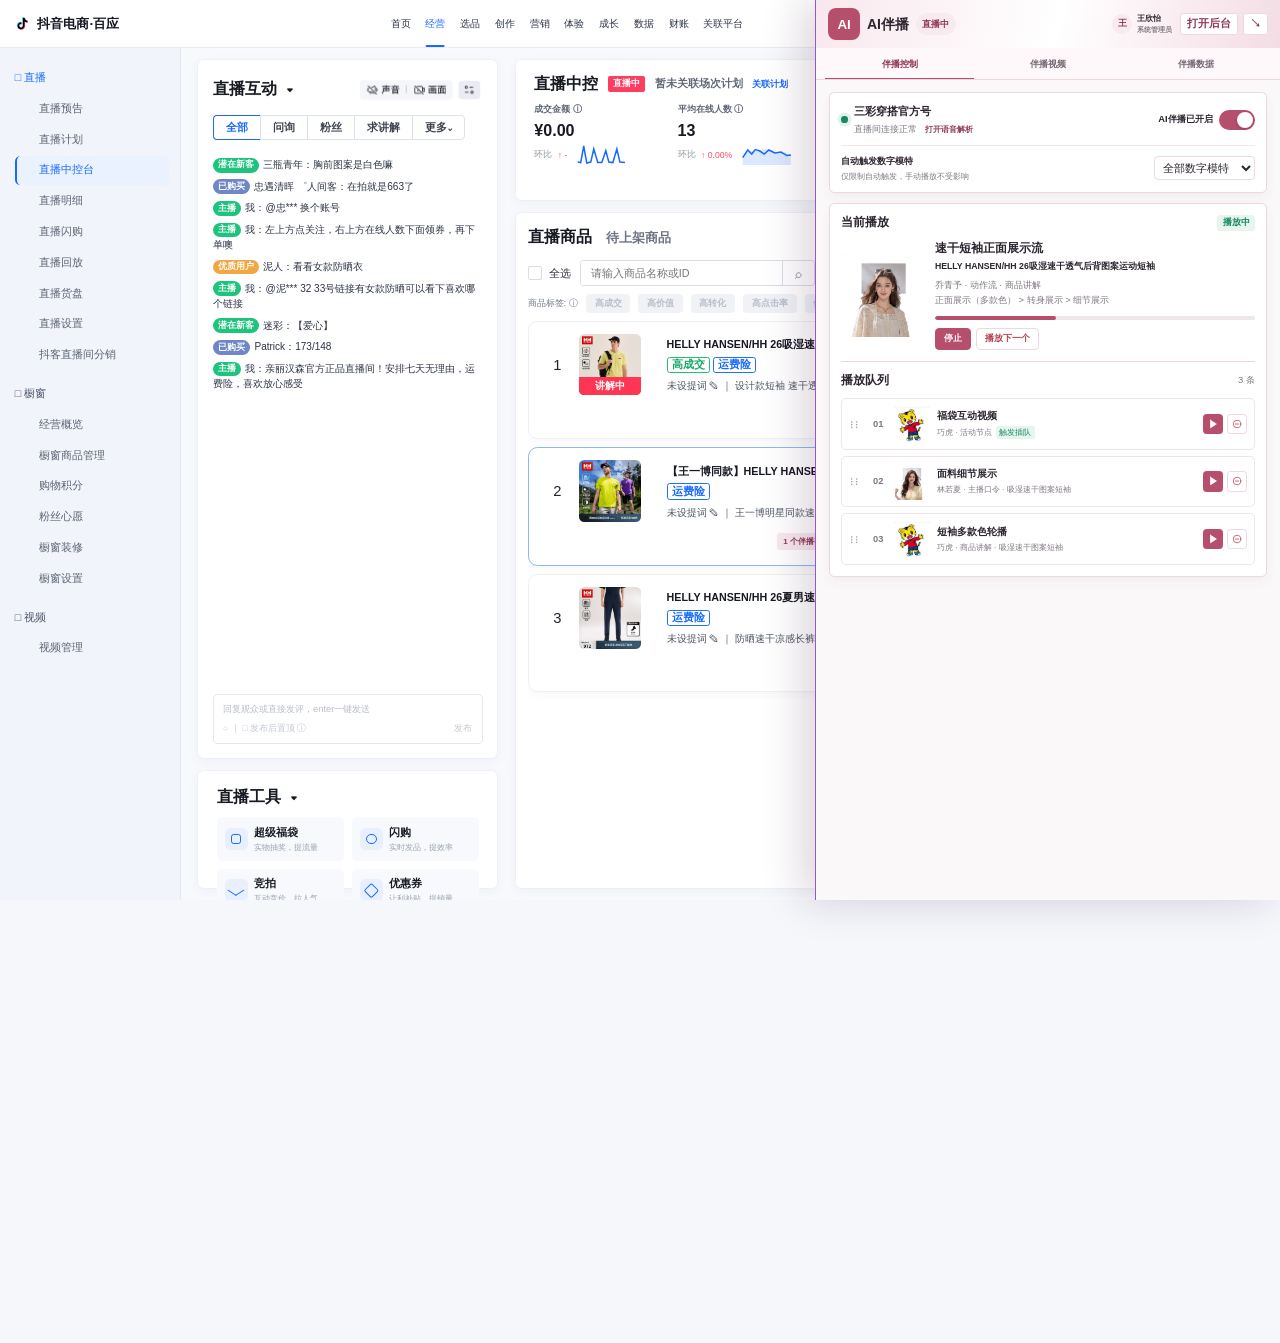
==== commit 04e87b73: "Standardize plugin product video count" ====
--- a/live-console/index.html
+++ b/live-console/index.html
@@ -5,7 +5,7 @@
   <meta name="viewport" content="width=device-width, initial-scale=1.0" />
   <title>AI伴播直播中控台插件 Demo</title>
   <link rel="icon" href="data:," />
-  <link rel="stylesheet" href="ai-banbo-plugin.css" />
+  <link rel="stylesheet" href="ai-banbo-plugin.css?v=20260720-2" />
   <style>
     :root {
       --demo-scale: .67;
@@ -3556,6 +3556,6 @@
       });
     });
   </script>
-  <script src="ai-banbo-plugin.js"></script>
+  <script src="ai-banbo-plugin.js?v=20260720-2"></script>
 </body>
 </html>
--- a/live-console/ai-banbo-plugin.css
+++ b/live-console/ai-banbo-plugin.css
@@ -124,6 +124,12 @@
 .banbo-switch-control { display: flex; align-items: center; gap: 9px; flex: 0 0 auto; color: var(--banbo-text); font-size: 14px; font-weight: 760; }
 .banbo-setting-divider { height: 1px; margin: 14px 0; background: #f1e7ea; }
 .banbo-section-divider { height: 1px; margin: 16px 0; background: var(--banbo-line); }
+.banbo-model-control { display: flex; align-items: center; justify-content: space-between; gap: 14px; }
+.banbo-model-control > div { min-width: 0; }
+.banbo-model-control label { display: block; font-size: 14px; font-weight: 800; }
+.banbo-model-control span { display: block; margin-top: 4px; color: var(--banbo-muted); font-size: 12px; }
+.banbo-model-control select { width: 150px; height: 36px; flex: 0 0 150px; border: 1px solid var(--banbo-line); border-radius: 6px; background: #fff; color: var(--banbo-text); padding: 0 9px; outline: 0; }
+.banbo-model-control select:focus { border-color: var(--banbo); }
 
 .assistant-board .switch.on { background: var(--banbo); }
 
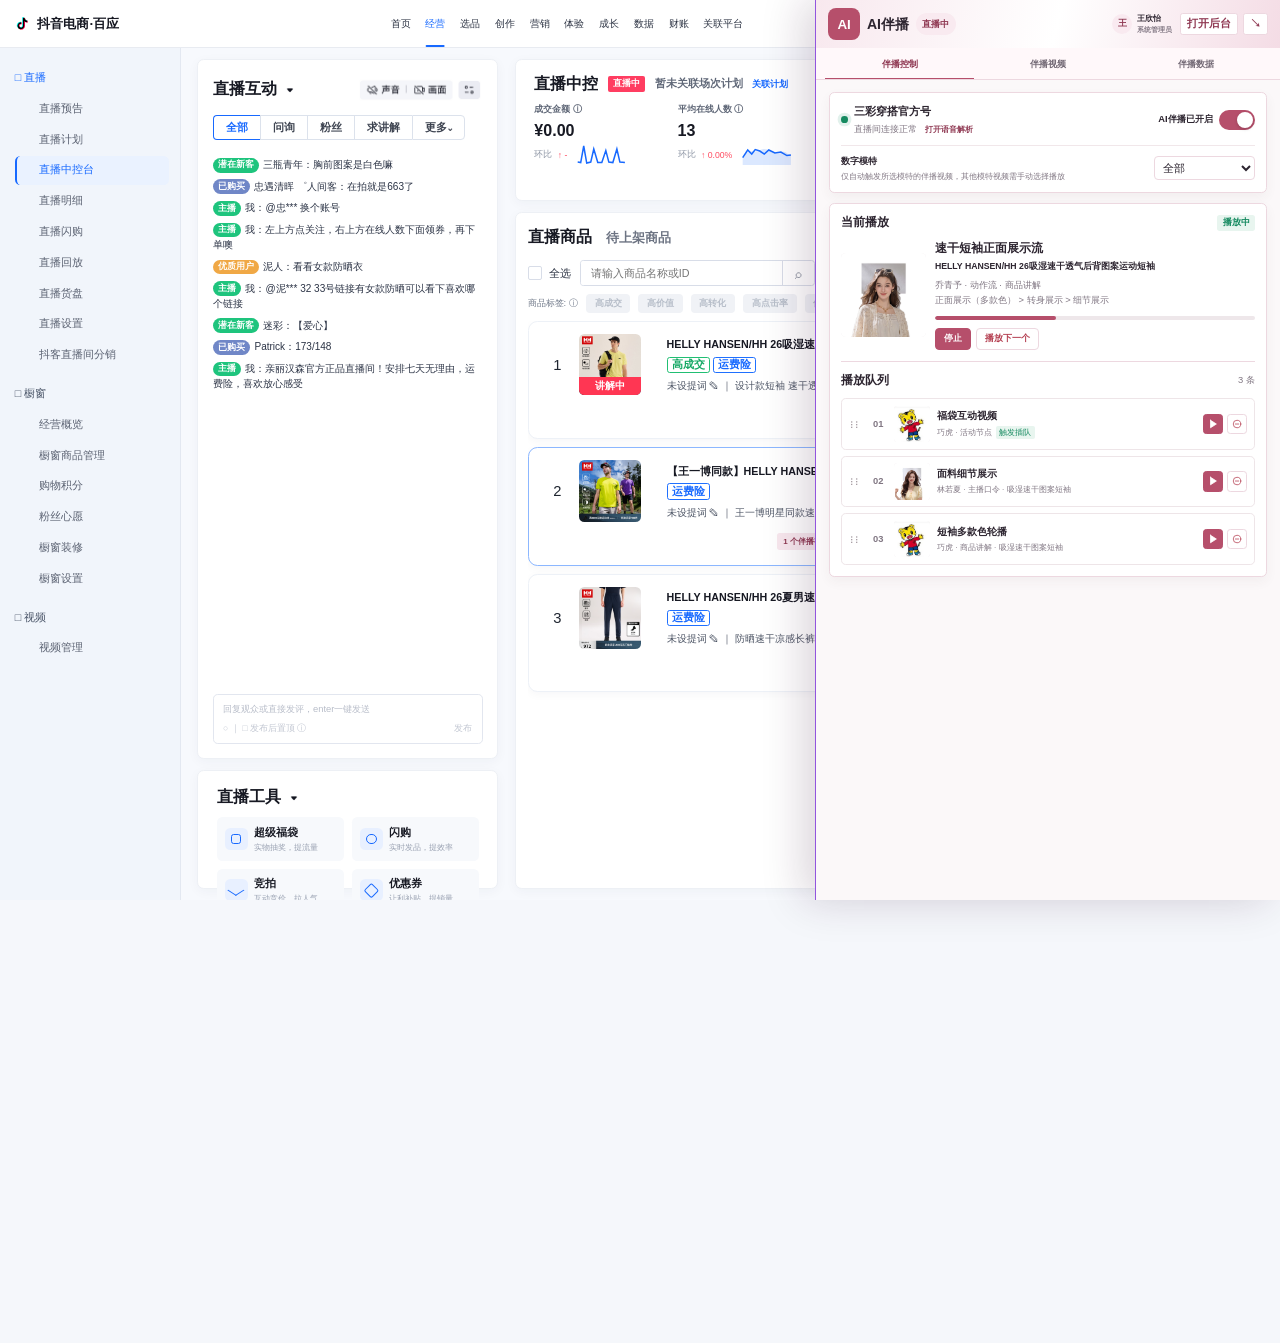
==== commit e1f06e1d: "Refine digital model control copy" ====
--- a/live-console/index.html
+++ b/live-console/index.html
@@ -3556,6 +3556,6 @@
       });
     });
   </script>
-  <script src="ai-banbo-plugin.js?v=20260720-2"></script>
+  <script src="ai-banbo-plugin.js?v=20260720-3"></script>
 </body>
 </html>
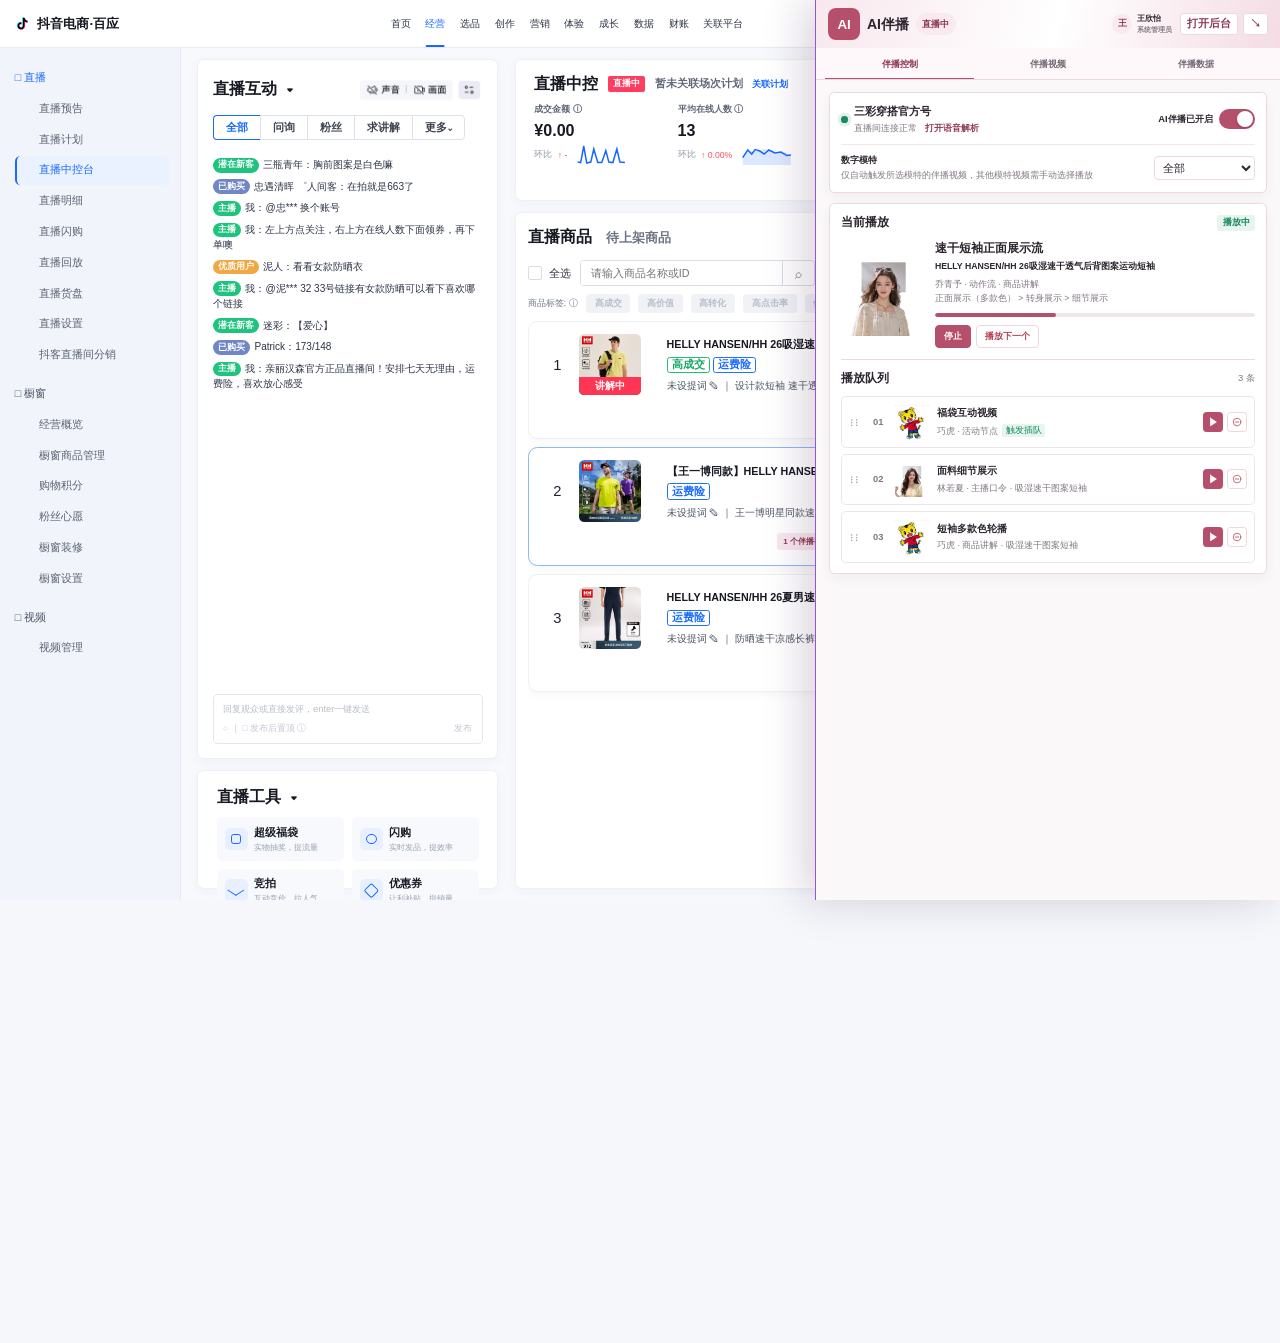
==== commit 5a66b36e: "Unify plugin secondary text sizing" ====
--- a/live-console/index.html
+++ b/live-console/index.html
@@ -5,7 +5,7 @@
   <meta name="viewport" content="width=device-width, initial-scale=1.0" />
   <title>AI伴播直播中控台插件 Demo</title>
   <link rel="icon" href="data:," />
-  <link rel="stylesheet" href="ai-banbo-plugin.css?v=20260720-2" />
+  <link rel="stylesheet" href="ai-banbo-plugin.css?v=20260720-5" />
   <style>
     :root {
       --demo-scale: .67;
@@ -3556,6 +3556,6 @@
       });
     });
   </script>
-  <script src="ai-banbo-plugin.js?v=20260720-3"></script>
+  <script src="ai-banbo-plugin.js?v=20260720-4"></script>
 </body>
 </html>
--- a/live-console/ai-banbo-plugin.css
+++ b/live-console/ai-banbo-plugin.css
@@ -117,8 +117,8 @@
 .banbo-status-row { justify-content: space-between; }
 .banbo-status-copy { min-width: 0; }
 .banbo-status-copy b { display: block; font-size: 17px; }
-.banbo-status-copy span { display: block; margin-top: 5px; color: var(--banbo-muted); font-size: 14px; }
-.banbo-inline-action { margin-left: 7px; border: 0; background: transparent; color: var(--banbo-dark); padding: 0; font-size: 12px; font-weight: 760; cursor: pointer; }
+.banbo-status-copy span { display: block; margin-top: 5px; color: var(--banbo-muted); font-size: 13px; }
+.banbo-inline-action { margin-left: 7px; border: 0; background: transparent; color: var(--banbo-dark); padding: 0; font-size: 13px; font-weight: 760; cursor: pointer; }
 .banbo-inline-action:hover { color: var(--banbo); text-decoration: underline; }
 .banbo-live-dot { width: 10px; height: 10px; border-radius: 50%; background: var(--banbo-green); box-shadow: 0 0 0 5px rgba(22,138,96,.12); }
 .banbo-switch-control { display: flex; align-items: center; gap: 9px; flex: 0 0 auto; color: var(--banbo-text); font-size: 14px; font-weight: 760; }
@@ -127,7 +127,7 @@
 .banbo-model-control { display: flex; align-items: center; justify-content: space-between; gap: 14px; }
 .banbo-model-control > div { min-width: 0; }
 .banbo-model-control label { display: block; font-size: 14px; font-weight: 800; }
-.banbo-model-control span { display: block; margin-top: 4px; color: var(--banbo-muted); font-size: 12px; }
+.banbo-model-control span { display: block; margin-top: 4px; color: var(--banbo-muted); font-size: 13px; }
 .banbo-model-control select { width: 150px; height: 36px; flex: 0 0 150px; border: 1px solid var(--banbo-line); border-radius: 6px; background: #fff; color: var(--banbo-text); padding: 0 9px; outline: 0; }
 .banbo-model-control select:focus { border-color: var(--banbo); }
 
@@ -175,7 +175,7 @@
 .banbo-video-cover { width: 126px; height: 126px; border-radius: 7px; object-position: top center; }
 .banbo-playing h4 { margin: 0; font-size: 18px; line-height: 1.35; }
 .banbo-playing-product { max-width: 100%; margin-top: 7px; overflow: hidden; color: var(--banbo-text); font-size: 13px; font-weight: 700; text-overflow: ellipsis; white-space: nowrap; }
-.banbo-playing-meta { margin: 8px 0 12px; color: var(--banbo-muted); font-size: 14px; line-height: 1.55; }
+.banbo-playing-meta { margin: 8px 0 12px; color: var(--banbo-muted); font-size: 13px; line-height: 1.55; }
 .banbo-progress { height: 6px; overflow: hidden; border-radius: 99px; background: #eee7ea; }
 .banbo-progress span { display: block; width: 38%; height: 100%; border-radius: inherit; background: var(--banbo); transition: width .3s ease; }
 .banbo-controls { display: flex; gap: 8px; margin-top: 12px; }
@@ -217,6 +217,10 @@
 .banbo-top-list span { color: var(--banbo-muted); font-size: 12px; }
 
 .banbo-toolbar { margin-bottom: 12px; }
+.banbo-video-model-filter { height: 38px; display: inline-flex; flex: 0 0 auto; align-items: center; overflow: hidden; border: 1px solid var(--banbo-line); border-radius: 6px; background: #fff; }
+.banbo-video-model-filter > span { padding-left: 10px; color: var(--banbo-muted); font-size: 12px; white-space: nowrap; }
+.banbo-video-model-filter select { width: 92px; height: 36px; border: 0; background: #fff; color: var(--banbo-text); padding: 0 8px; outline: 0; }
+.banbo-video-model-filter:focus-within { border-color: var(--banbo); }
 .banbo-search {
   min-width: 0;
   height: 38px;
@@ -252,7 +256,7 @@
 .banbo-mini-cover { width: 58px; height: 58px; border-radius: 5px; object-position: top center; }
 .banbo-queue-row .banbo-mini-cover { width: 54px; height: 54px; }
 .banbo-row-title { overflow: hidden; font-size: 15px; font-weight: 800; text-overflow: ellipsis; white-space: nowrap; }
-.banbo-row-meta { margin-top: 5px; color: var(--banbo-muted); font-size: 12px; line-height: 1.45; }
+.banbo-row-meta { margin-top: 5px; color: var(--banbo-muted); font-size: 13px; line-height: 1.45; }
 .banbo-row-actions { display: flex; gap: 6px; }
 .banbo-queue-actions { display: flex; gap: 6px; }
 .banbo-icon-btn {
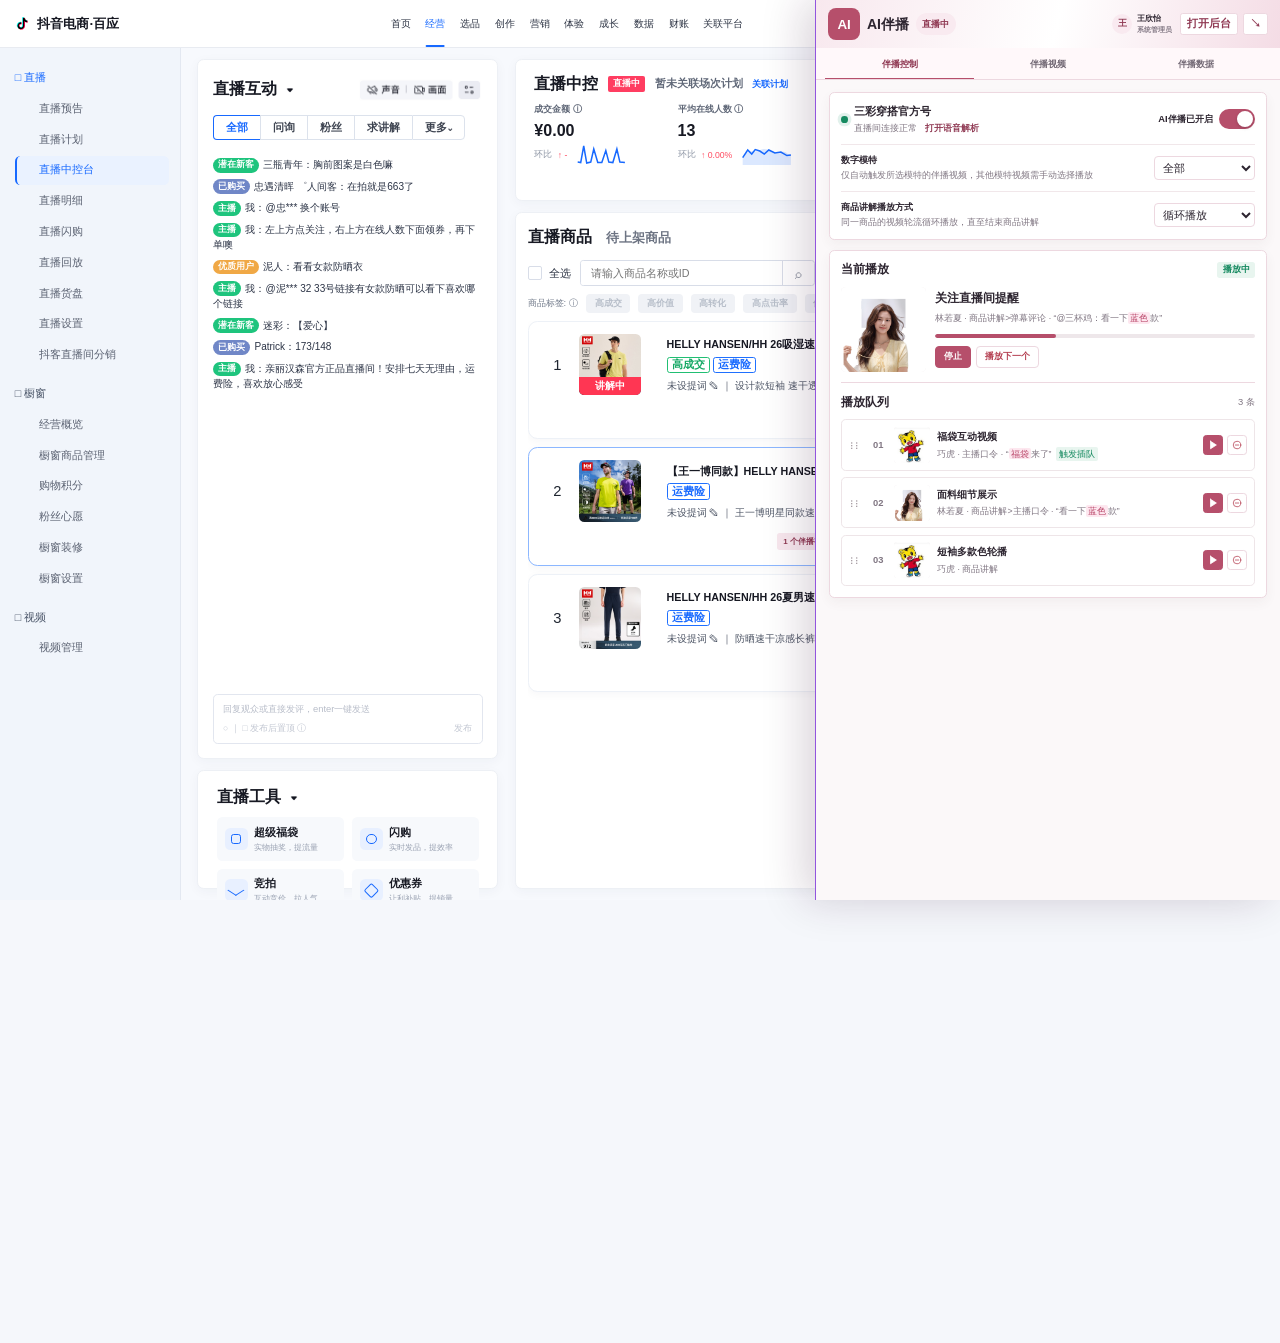
==== commit bfd825fe: "Show comment trigger example by default" ====
--- a/live-console/index.html
+++ b/live-console/index.html
@@ -5,7 +5,7 @@
   <meta name="viewport" content="width=device-width, initial-scale=1.0" />
   <title>AI伴播直播中控台插件 Demo</title>
   <link rel="icon" href="data:," />
-  <link rel="stylesheet" href="ai-banbo-plugin.css?v=20260720-5" />
+  <link rel="stylesheet" href="ai-banbo-plugin.css?v=20260723-2" />
   <style>
     :root {
       --demo-scale: .67;
@@ -3556,6 +3556,6 @@
       });
     });
   </script>
-  <script src="ai-banbo-plugin.js?v=20260720-4"></script>
+  <script src="ai-banbo-plugin.js?v=20260723-2"></script>
 </body>
 </html>
--- a/live-console/ai-banbo-plugin.css
+++ b/live-console/ai-banbo-plugin.css
@@ -176,6 +176,8 @@
 .banbo-playing h4 { margin: 0; font-size: 18px; line-height: 1.35; }
 .banbo-playing-product { max-width: 100%; margin-top: 7px; overflow: hidden; color: var(--banbo-text); font-size: 13px; font-weight: 700; text-overflow: ellipsis; white-space: nowrap; }
 .banbo-playing-meta { margin: 8px 0 12px; color: var(--banbo-muted); font-size: 13px; line-height: 1.55; }
+.banbo-trigger-context { color: var(--banbo-muted); }
+.banbo-trigger-context mark { border-radius: 3px; background: #fde7ef; color: #b94669; padding: 1px 3px; }
 .banbo-progress { height: 6px; overflow: hidden; border-radius: 99px; background: #eee7ea; }
 .banbo-progress span { display: block; width: 38%; height: 100%; border-radius: inherit; background: var(--banbo); transition: width .3s ease; }
 .banbo-controls { display: flex; gap: 8px; margin-top: 12px; }
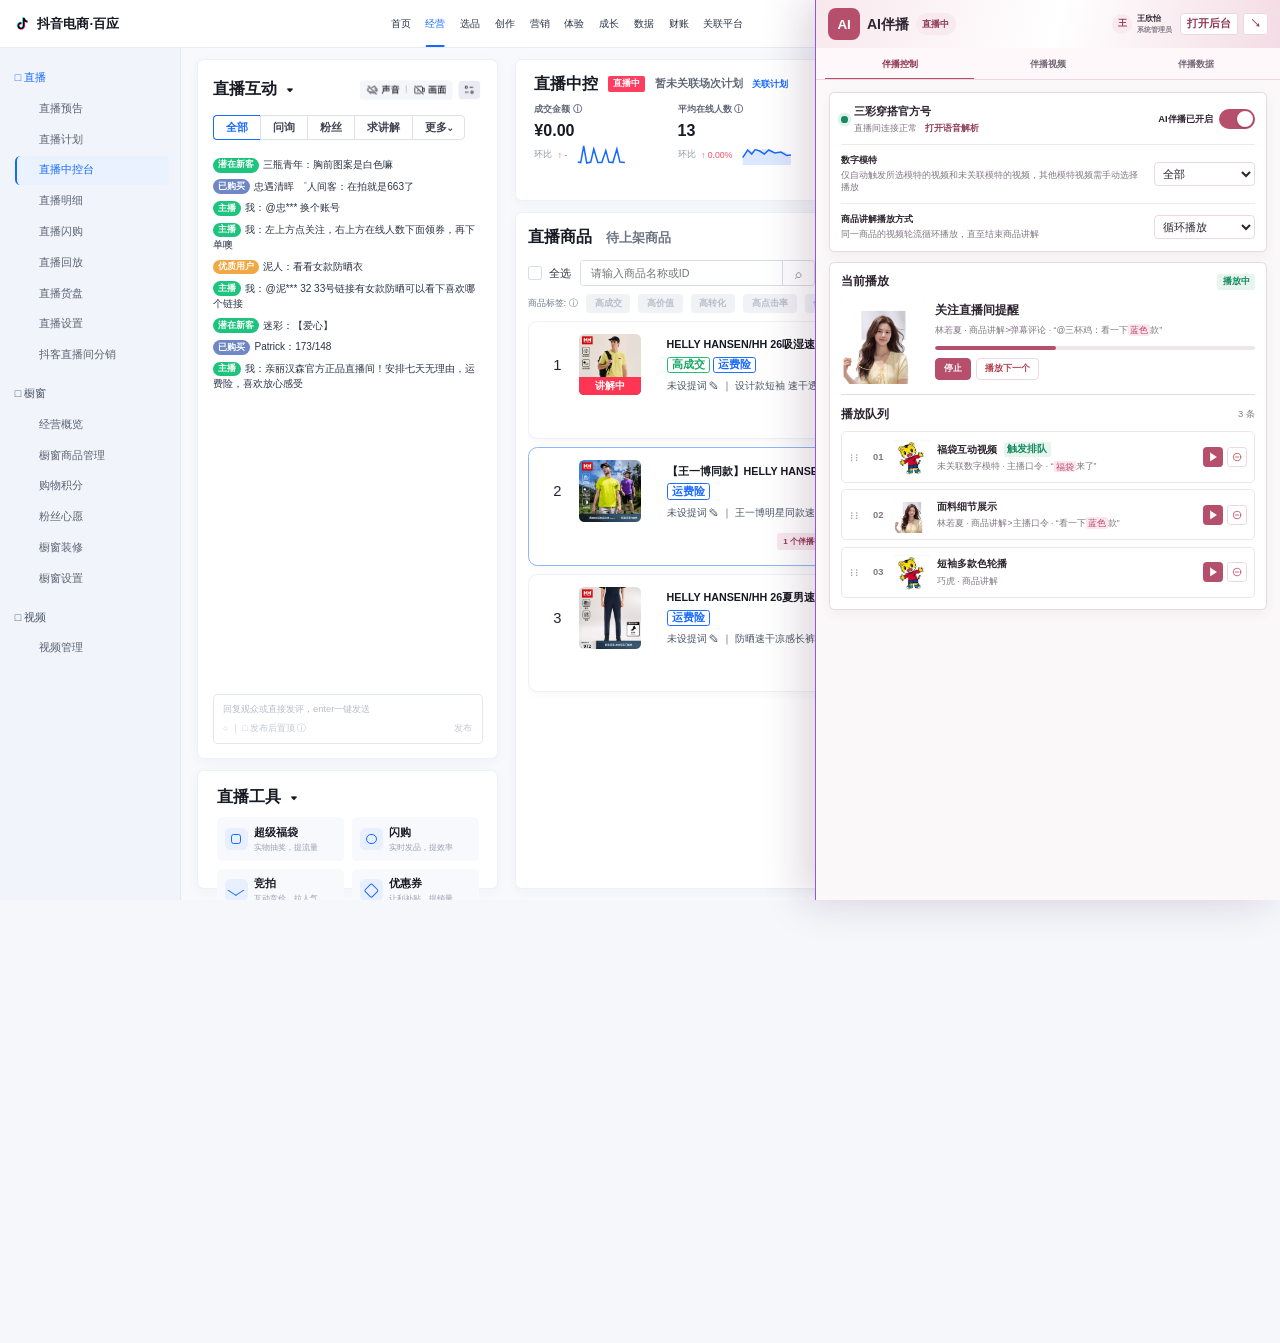
==== commit 562647b8: "Add video model association and auto trigger fallback" ====
--- a/live-console/index.html
+++ b/live-console/index.html
@@ -5,7 +5,7 @@
   <meta name="viewport" content="width=device-width, initial-scale=1.0" />
   <title>AI伴播直播中控台插件 Demo</title>
   <link rel="icon" href="data:," />
-  <link rel="stylesheet" href="ai-banbo-plugin.css?v=20260723-2" />
+  <link rel="stylesheet" href="ai-banbo-plugin.css?v=20260723-3" />
   <style>
     :root {
       --demo-scale: .67;
@@ -3556,6 +3556,6 @@
       });
     });
   </script>
-  <script src="ai-banbo-plugin.js?v=20260723-2"></script>
+  <script src="ai-banbo-plugin.js?v=20260723-3"></script>
 </body>
 </html>
